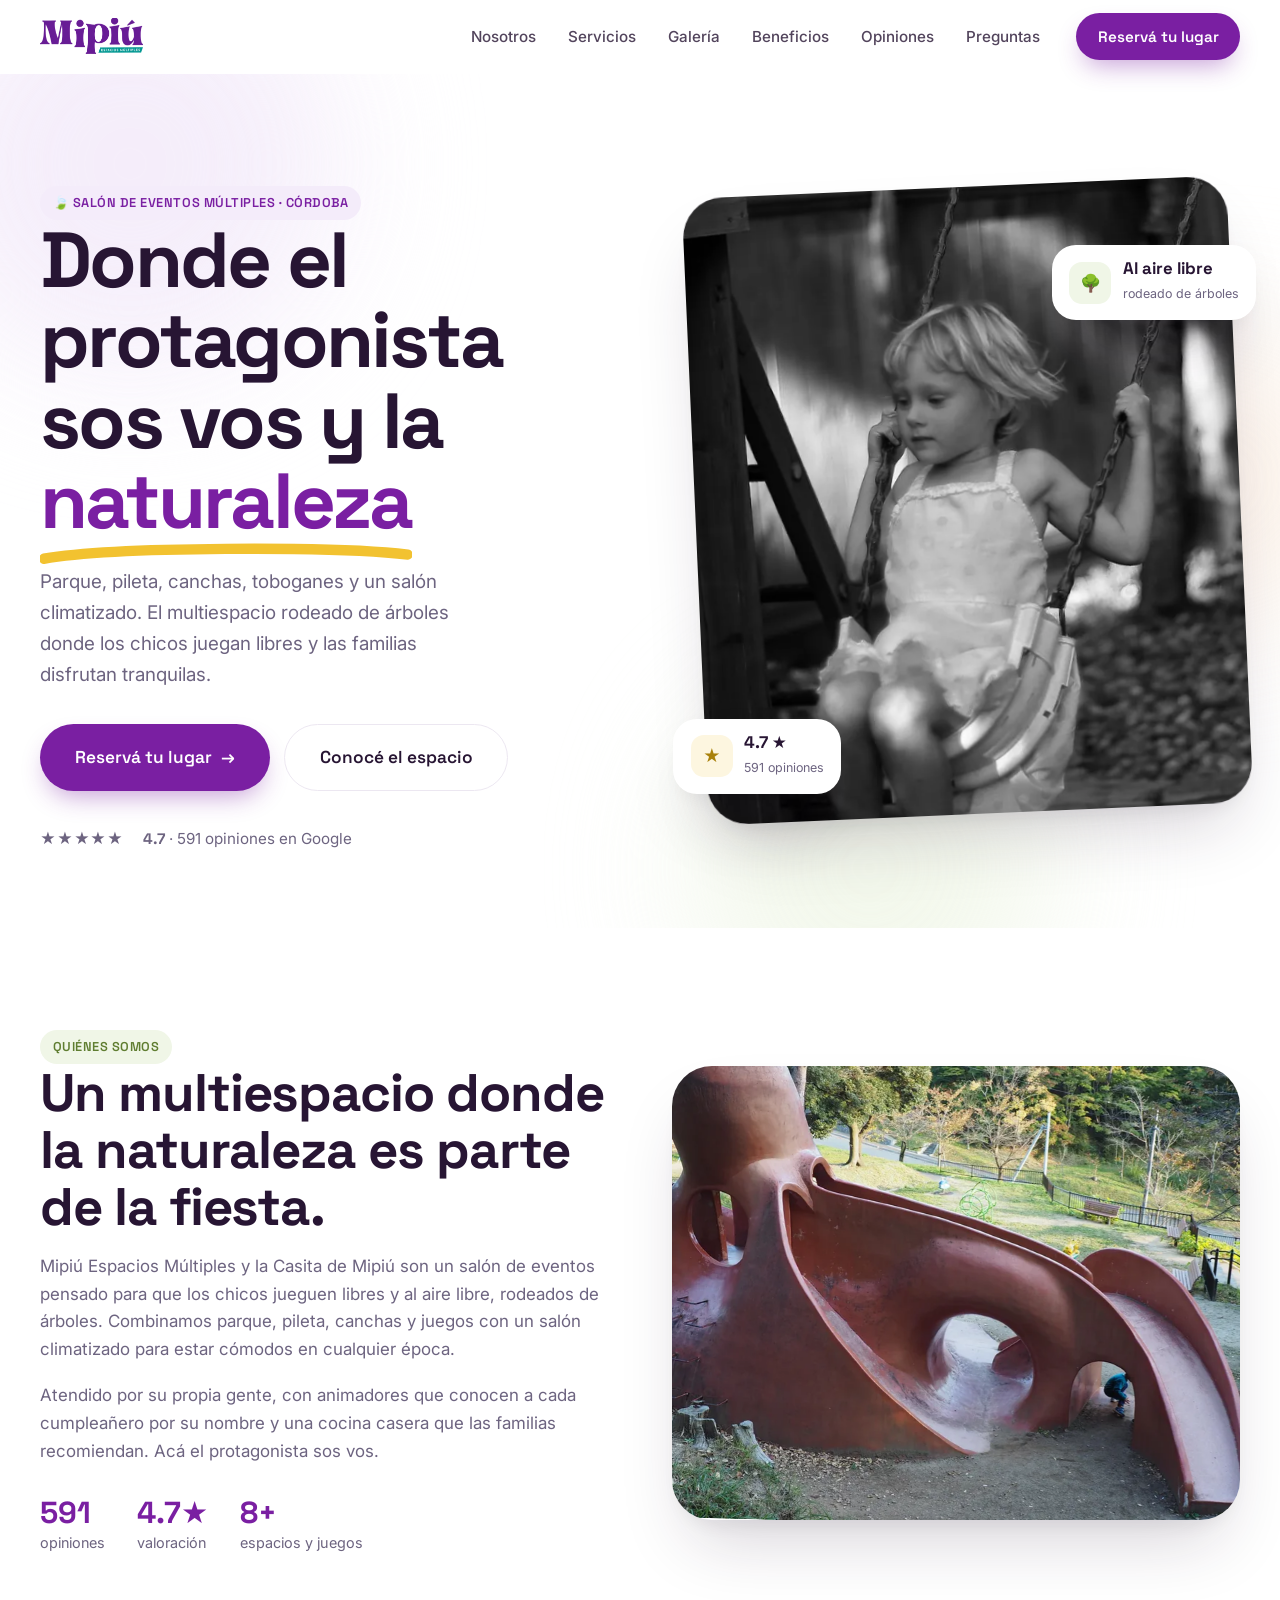
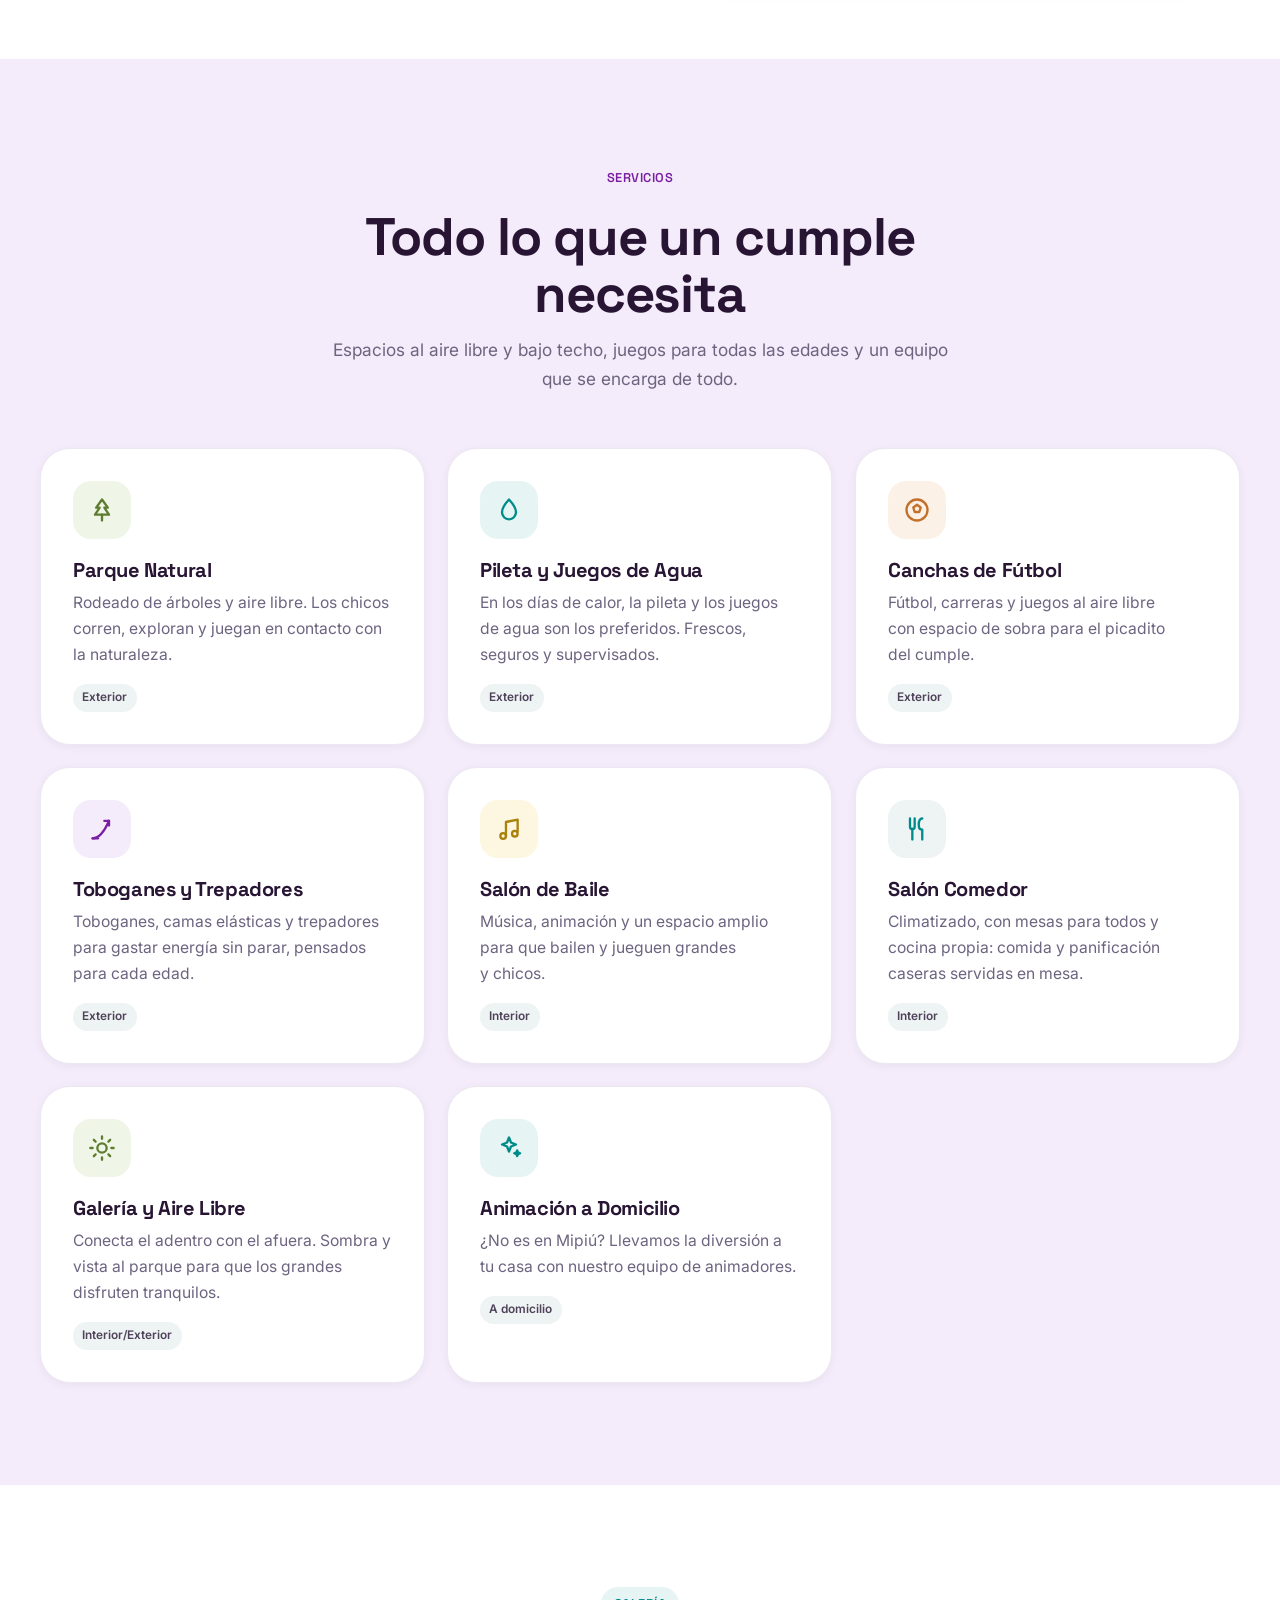
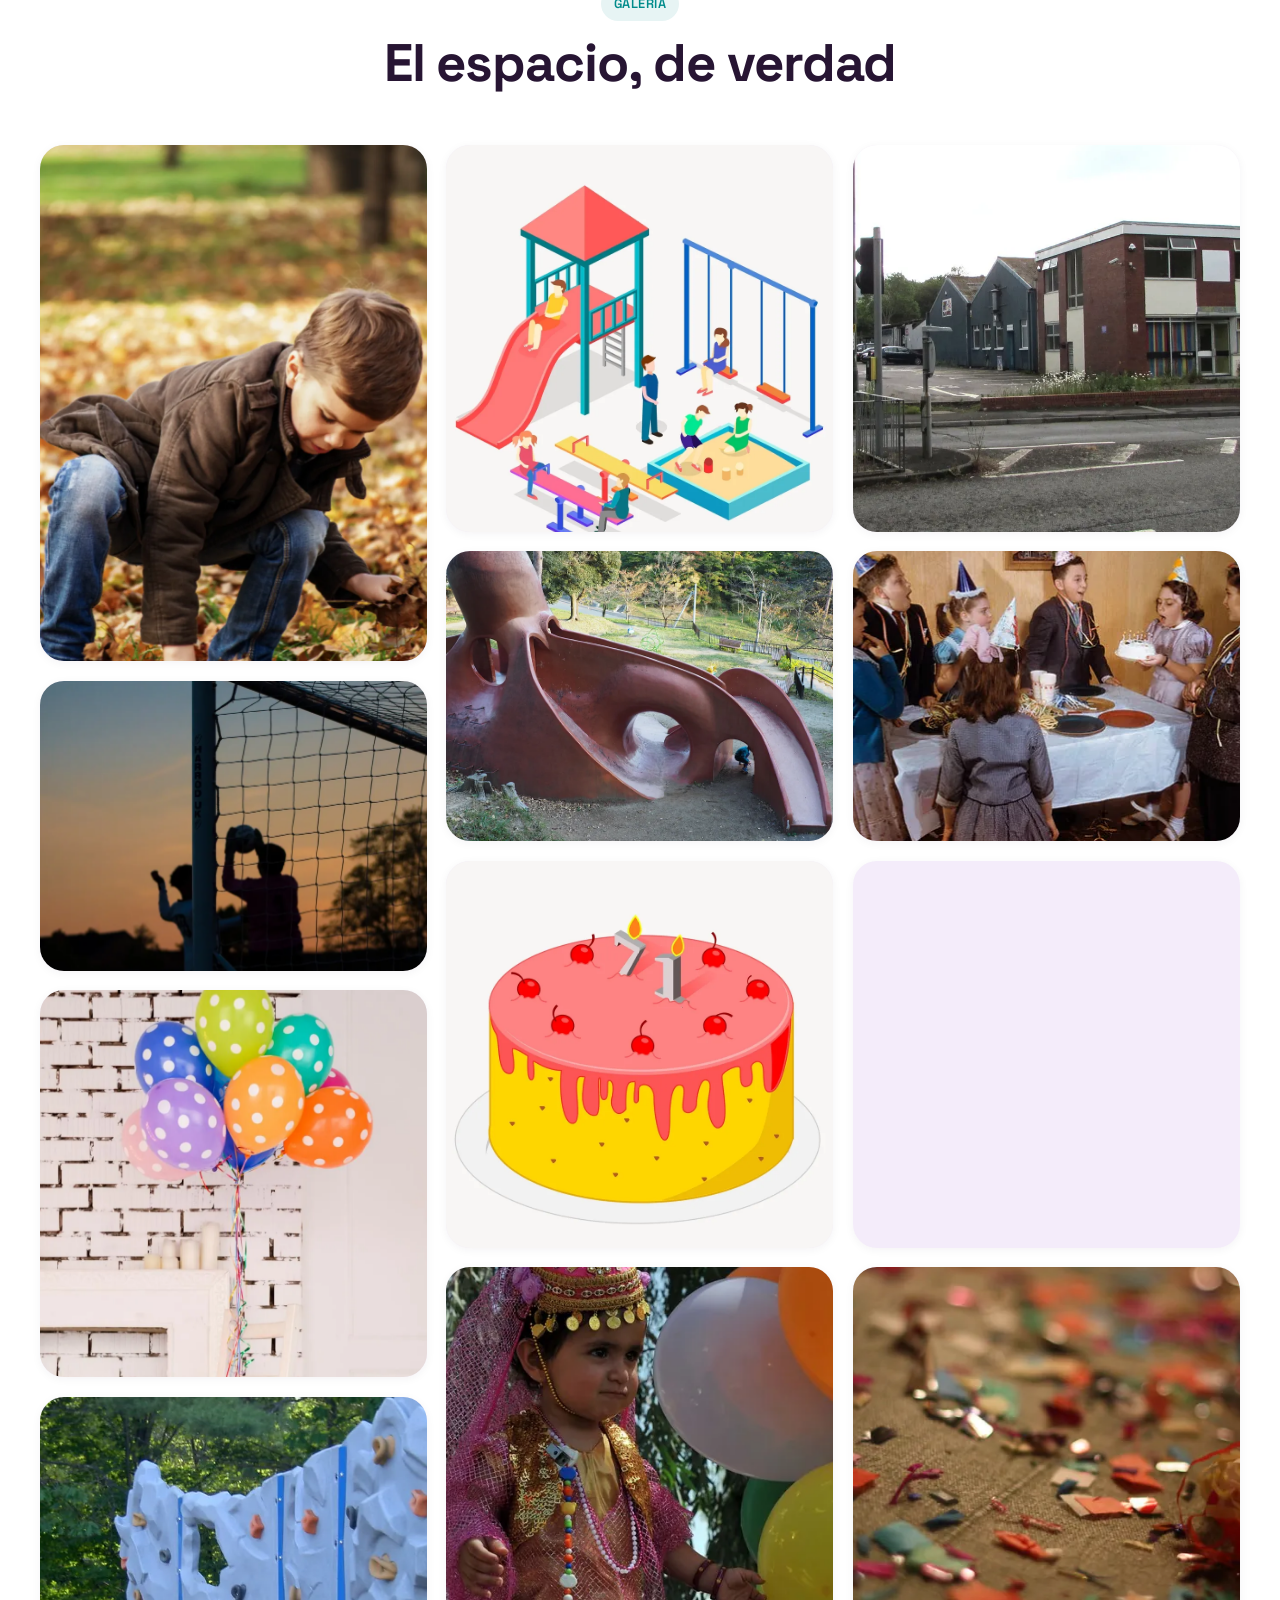
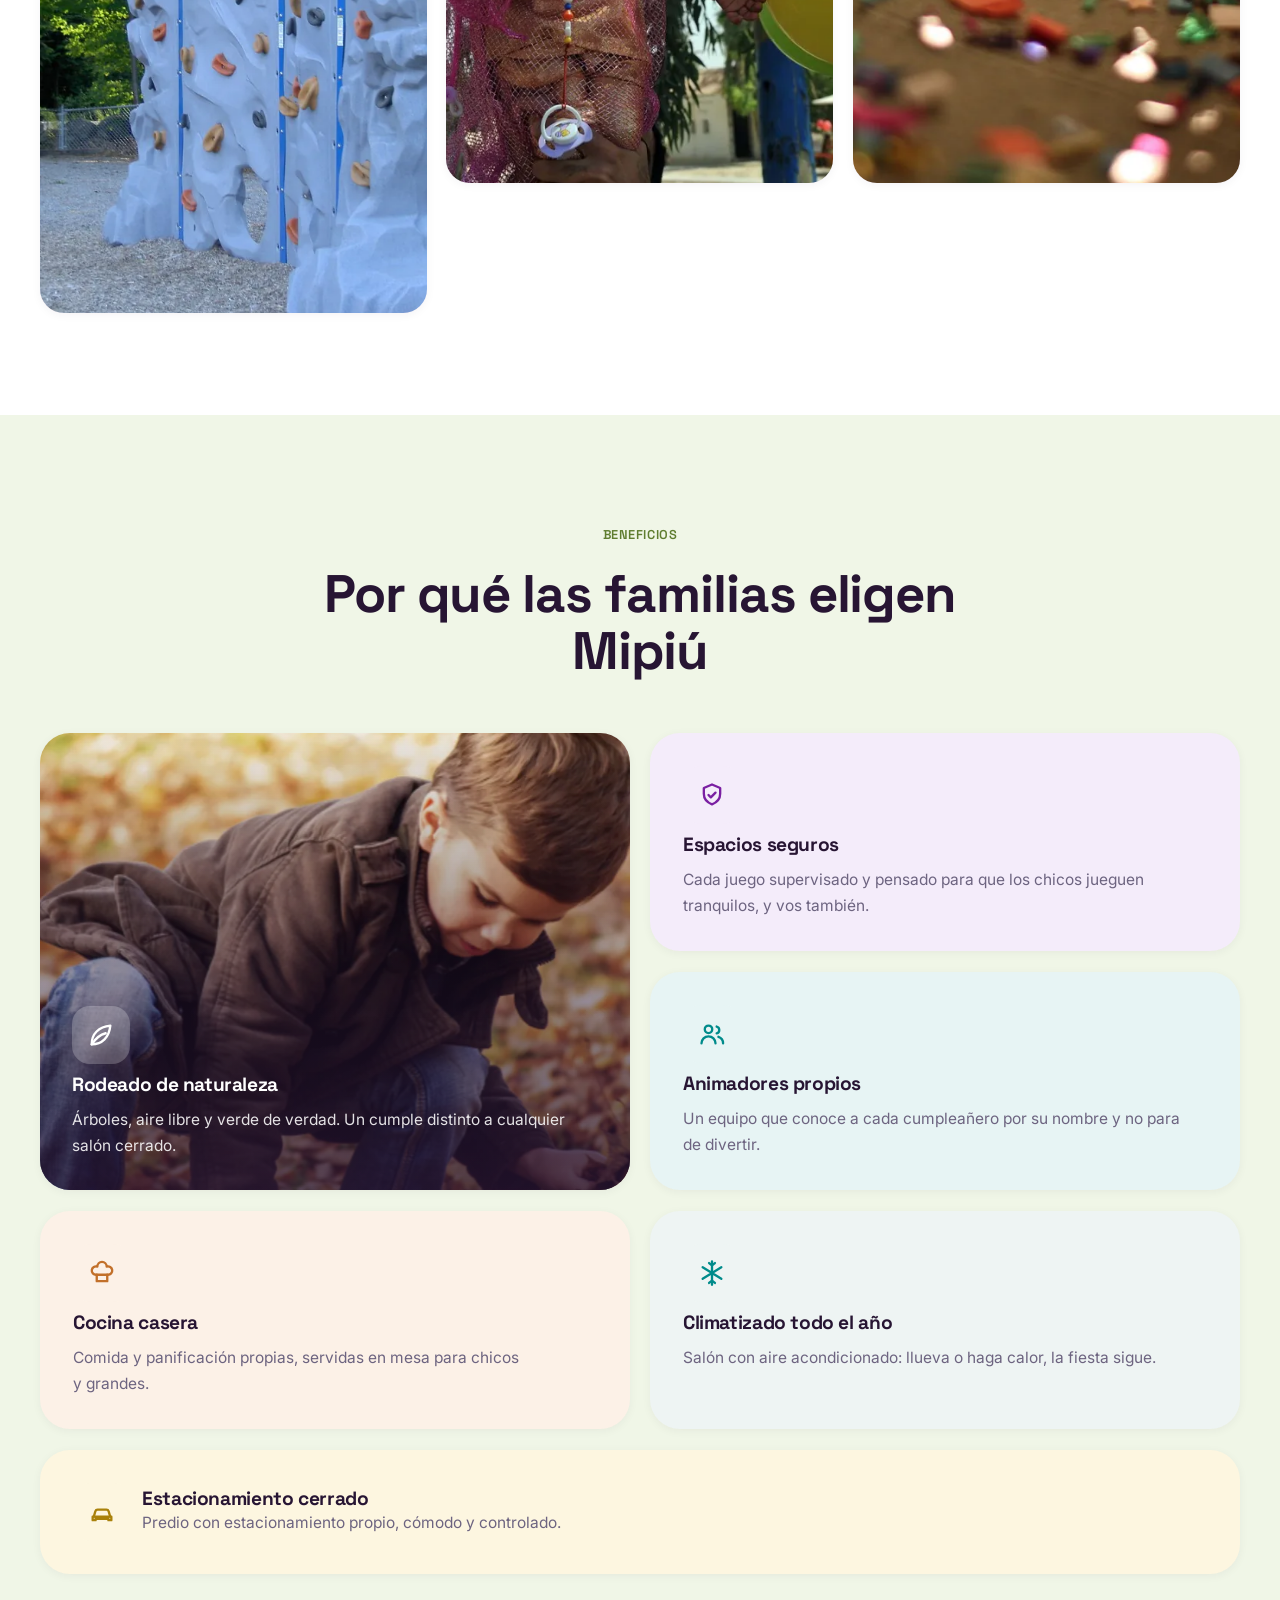
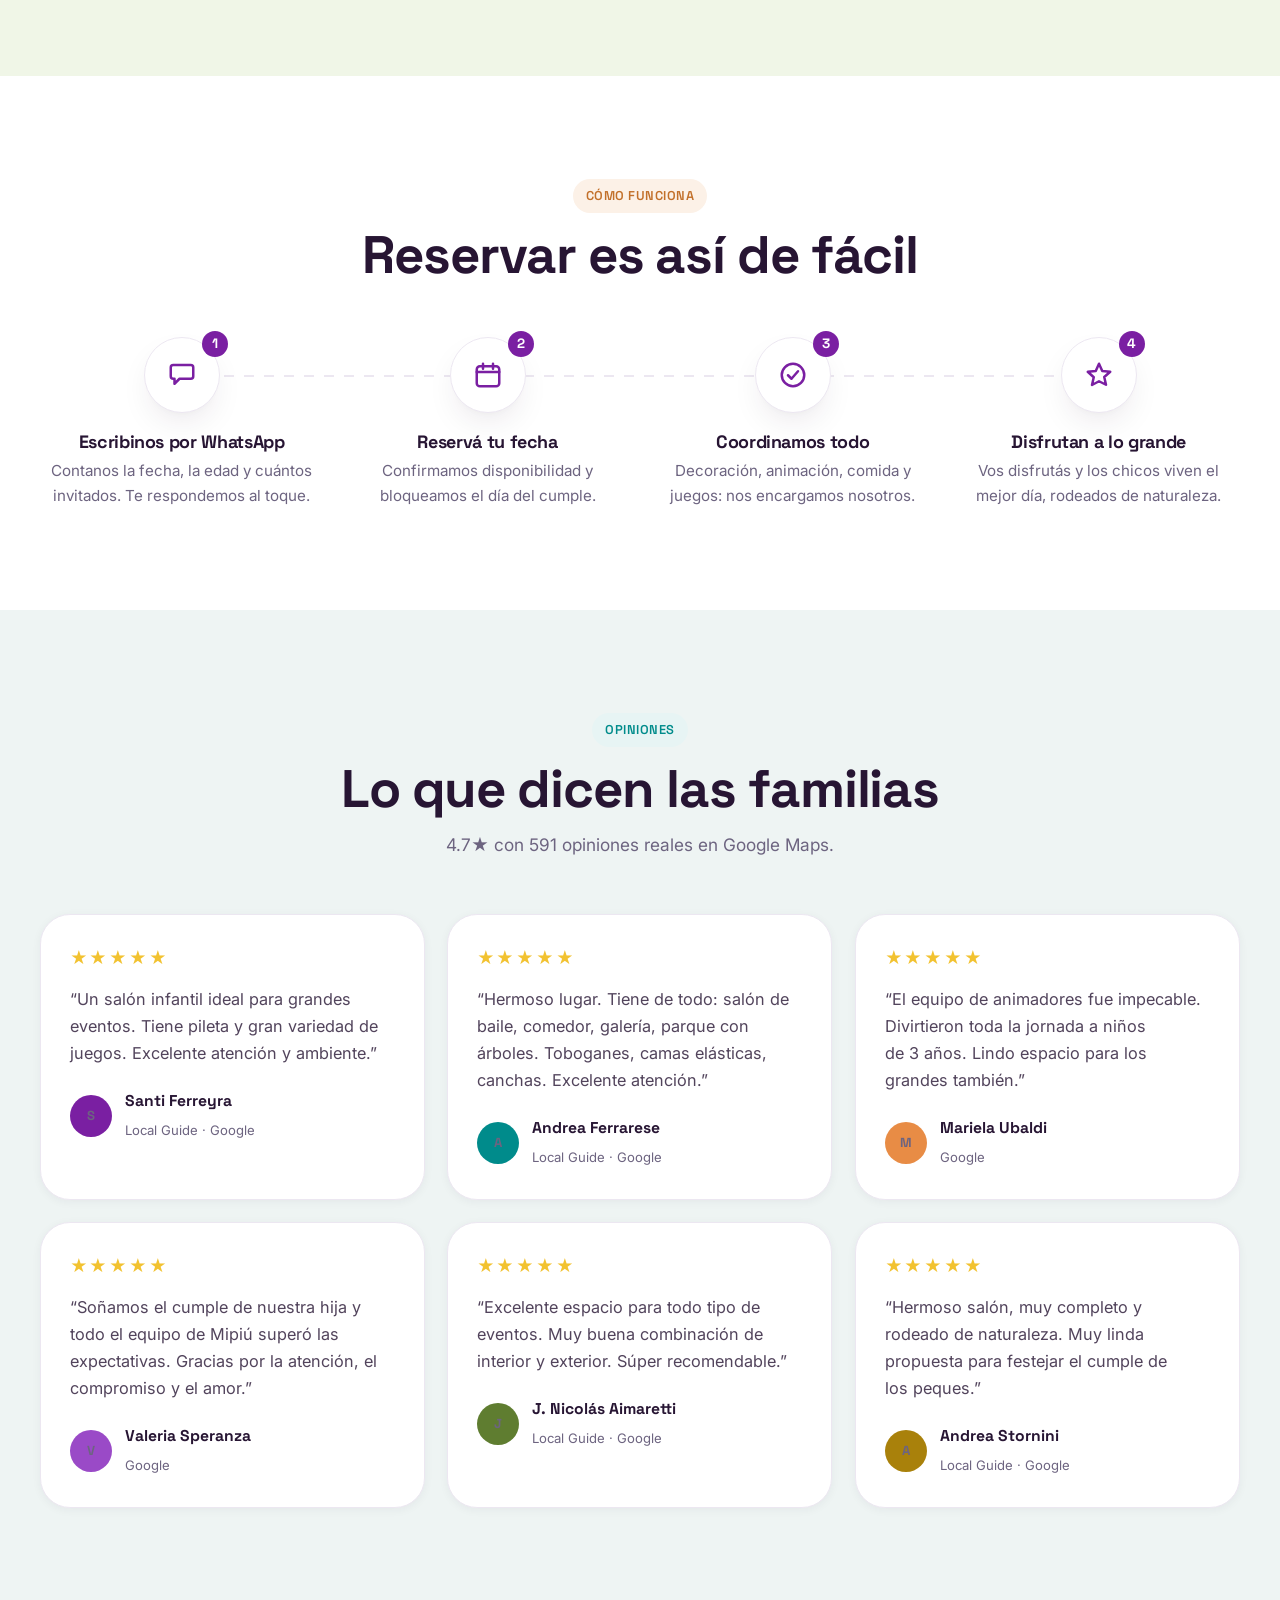
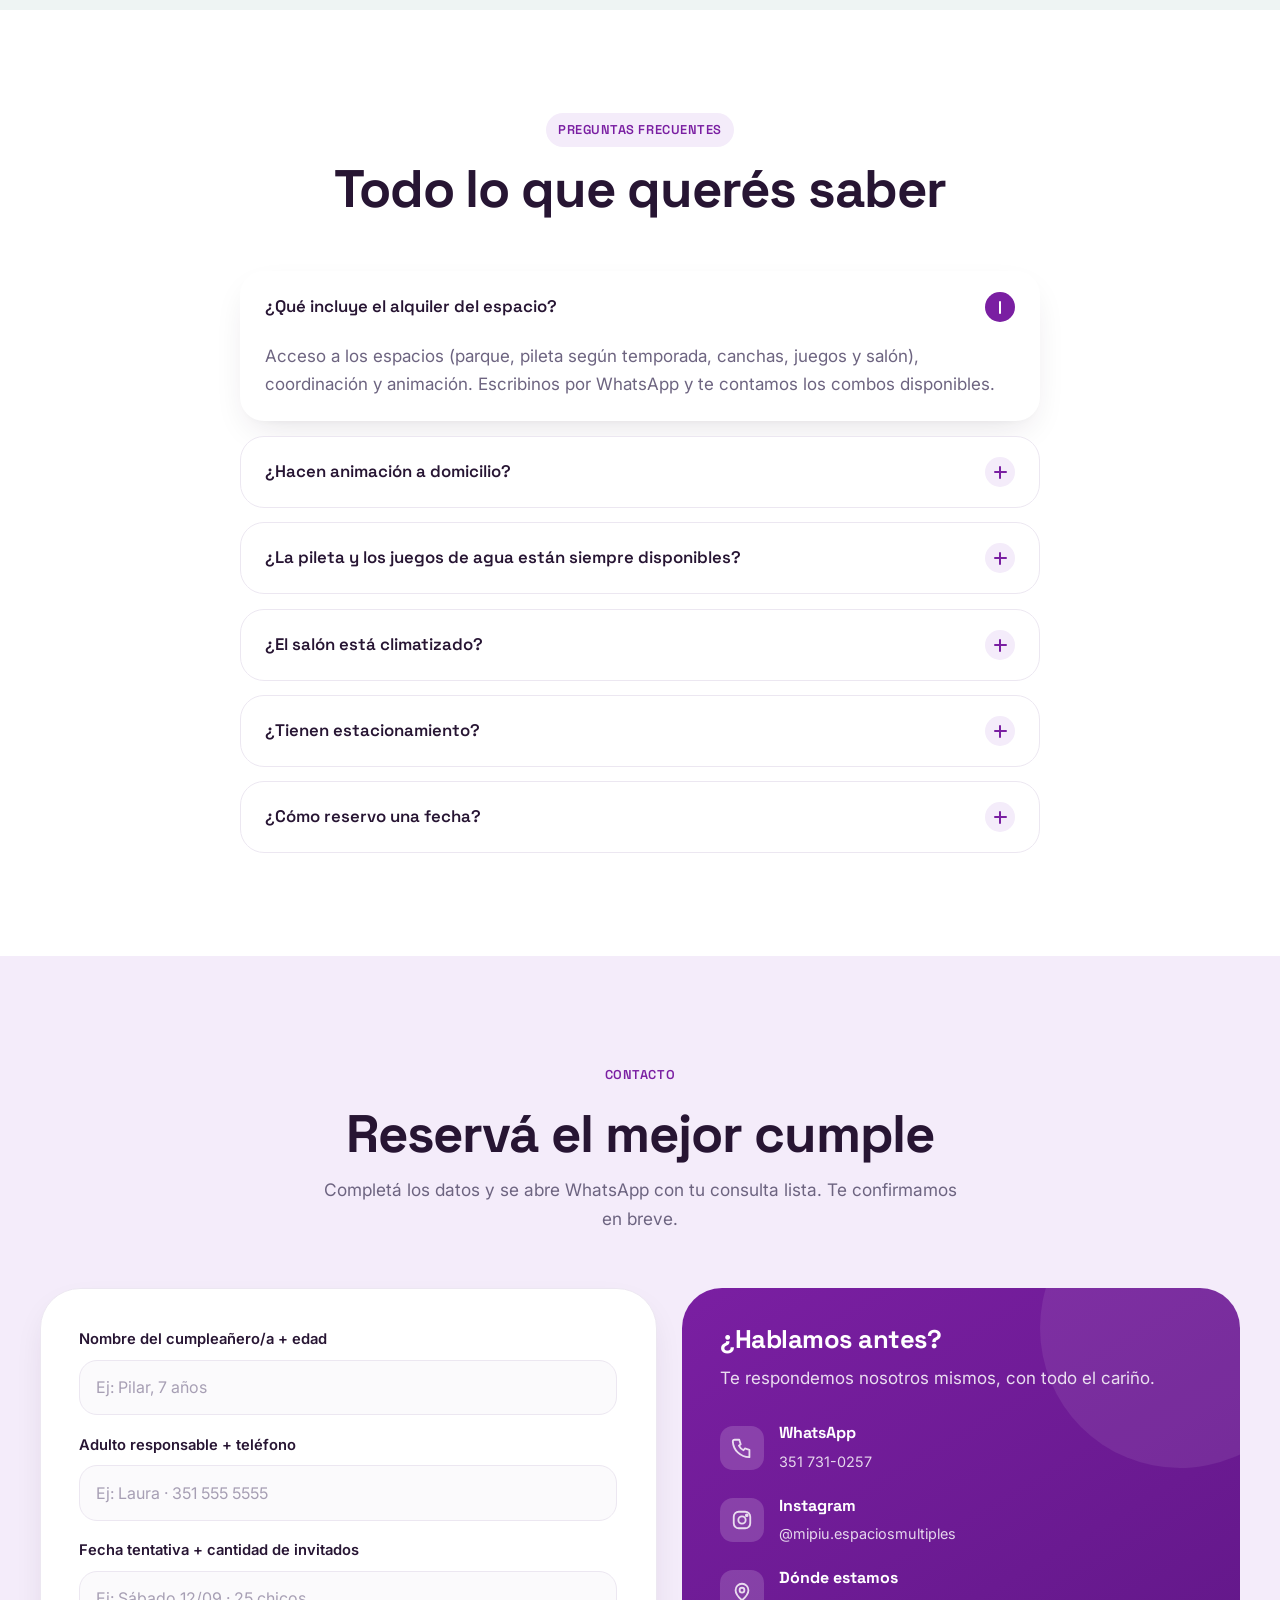
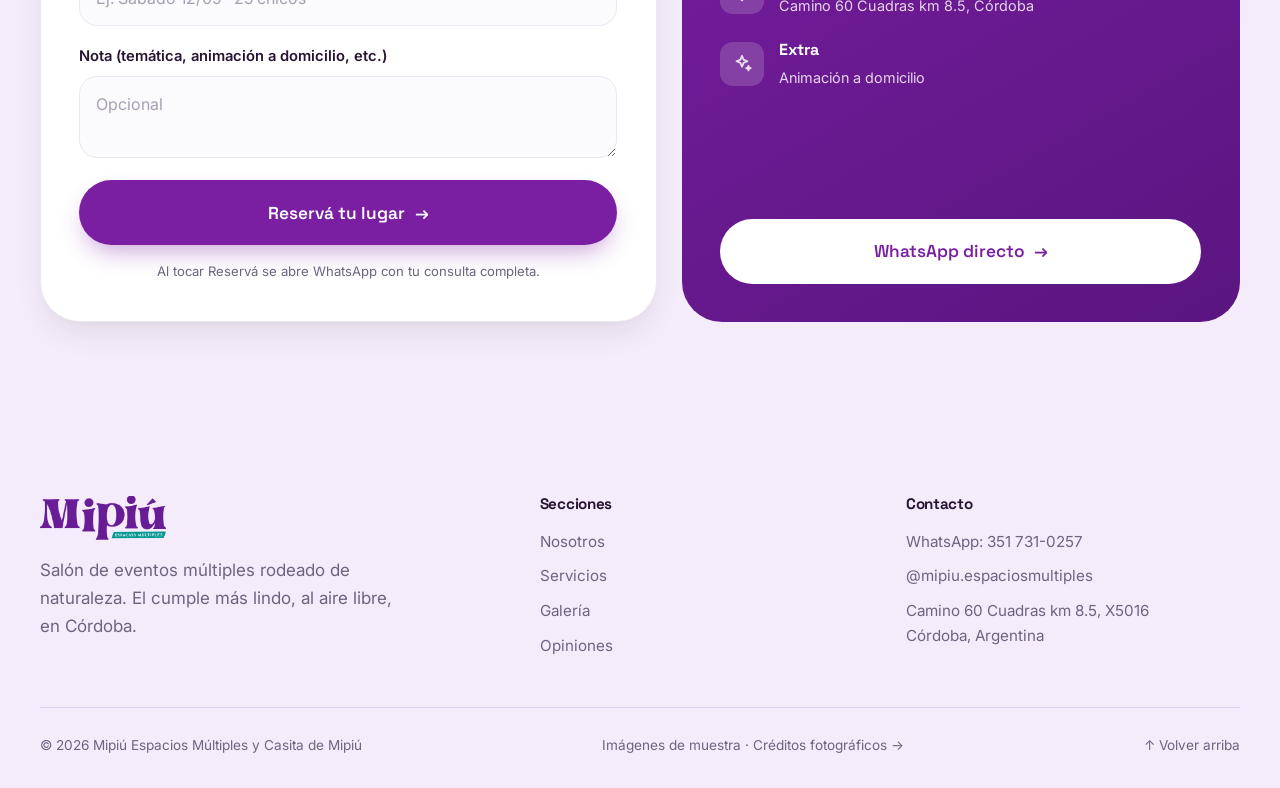
==== index.html @ 6853e6cb "mipiu" ====
<!doctype html>
<html lang="es">
<head>
  <meta charset="utf-8" />
  <meta name="viewport" content="width=device-width, initial-scale=1" />
  <title>Mipiú Espacios Múltiples · Salón de eventos rodeado de naturaleza · Córdoba</title>
  <meta name="description" content="Salón de eventos múltiples rodeado de naturaleza en Córdoba: parque, pileta, canchas, toboganes, salón climatizado y animación. 4.7★ · 591 opiniones. Reservá por WhatsApp." />
  <meta name="theme-color" content="#7A1FA2" />
  <meta property="og:type" content="website" />
  <meta property="og:title" content="Mipiú Espacios Múltiples · Córdoba" />
  <meta property="og:description" content="Donde el protagonista sos vos y la naturaleza. Reservá el mejor cumple." />
  <meta property="og:locale" content="es_AR" />

  <link rel="icon" href="assets/favicon.svg" type="image/svg+xml" />
  <link rel="preconnect" href="https://fonts.googleapis.com" />
  <link rel="preconnect" href="https://fonts.gstatic.com" crossorigin />
  <link rel="stylesheet" href="https://fonts.googleapis.com/css2?family=Space+Grotesk:wght@400;500;600;700&family=Inter:wght@400;500;600&display=swap" />
  <link rel="preload" as="image" href="assets/img/hero-patio.webp" fetchpriority="high" />
  <link rel="stylesheet" href="styles.css?v=20260626e" />
</head>
<body>
  <a class="skip-link" href="#nosotros">Saltar al contenido</a>

  <!-- ===================== SPLASH ===================== -->
  <div class="splash" data-splash aria-hidden="true">
    <img class="splash-logo" src="assets/img/logo-mipiu-wordmark.png" alt="Mipiú Espacios Múltiples" />
    <div class="splash-bar"><i></i></div>
  </div>

  <!-- ===================== NAV ===================== -->
  <header class="nav" data-nav>
    <div class="nav-inner">
      <a class="nav-brand" href="#top" aria-label="Mipiú — inicio">
        <img src="assets/img/logo-mipiu-wordmark.png" alt="Mipiú Espacios Múltiples" class="nav-logo" onerror="this.style.display='none';this.nextElementSibling.style.display='block'" />
        <span class="nav-logo-fallback">Mipiú</span>
      </a>
      <nav class="nav-links" aria-label="Navegación principal">
        <a href="#nosotros">Nosotros</a>
        <a href="#servicios">Servicios</a>
        <a href="#galeria">Galería</a>
        <a href="#beneficios">Beneficios</a>
        <a href="#opiniones">Opiniones</a>
        <a href="#faq">Preguntas</a>
      </nav>
      <div class="nav-actions">
        <a class="btn btn-primary nav-cta" href="#contacto">Reservá tu lugar</a>
        <button class="nav-burger" data-burger aria-label="Abrir menú" aria-expanded="false"><span></span><span></span></button>
      </div>
    </div>
    <div class="nav-mobile" data-nav-mobile>
      <a href="#nosotros">Nosotros</a>
      <a href="#servicios">Servicios</a>
      <a href="#galeria">Galería</a>
      <a href="#beneficios">Beneficios</a>
      <a href="#opiniones">Opiniones</a>
      <a href="#faq">Preguntas</a>
      <a class="btn btn-primary" href="#contacto">Reservá tu lugar</a>
    </div>
  </header>

  <main id="top">

    <!-- ===================== 1 · HERO ===================== -->
    <section class="hero" id="hero">
      <div class="hero-blobs" aria-hidden="true"><span class="b1"></span><span class="b2"></span><span class="b3"></span></div>
      <div class="container hero-grid">
        <div class="hero-text">
          <span class="eyebrow" data-reveal>🍃 Salón de eventos múltiples · Córdoba</span>
          <h1 class="hero-title" data-reveal data-d="1">Donde el protagonista sos vos y la <span class="hl">naturaleza<svg viewBox="0 0 200 12" preserveAspectRatio="none" fill="none"><path d="M2 9C40 3 160 3 198 7" stroke="currentColor" stroke-width="5" stroke-linecap="round"/></svg></span></h1>
          <p class="hero-lead" data-reveal data-d="2">Parque, pileta, canchas, toboganes y un salón climatizado. El multiespacio rodeado de árboles donde los chicos juegan libres y las familias disfrutan tranquilas.</p>
          <div class="hero-cta" data-reveal data-d="3">
            <a class="btn btn-primary btn-lg" href="#contacto">Reservá tu lugar <span class="arrow">→</span></a>
            <a class="btn btn-ghost btn-lg" href="#servicios">Conocé el espacio</a>
          </div>
          <div class="hero-trust" data-reveal data-d="4">
            <span class="hero-stars">★★★★★</span>
            <span><b>4.7</b> · 591 opiniones en Google</span>
          </div>
        </div>
        <div class="hero-visual" data-reveal="scale" data-d="2">
          <figure class="hero-photo">
            <img src="assets/img/hero-patio.webp" alt="Chicos jugando al aire libre, rodeados de naturaleza, en Mipiú" fetchpriority="high" loading="eager" decoding="async" />
          </figure>
          <div class="float-card float-rating">
            <span class="ic" aria-hidden="true">★</span>
            <div><strong>4.7 ★</strong><small>591 opiniones</small></div>
          </div>
          <div class="float-card float-nature">
            <span class="ic" aria-hidden="true">🌳</span>
            <div><strong>Al aire libre</strong><small>rodeado de árboles</small></div>
          </div>
        </div>
      </div>
    </section>

    <!-- ===================== 2 · QUIÉNES SOMOS ===================== -->
    <section class="section" id="nosotros">
      <div class="container about-grid">
        <div class="about-text" data-reveal="left">
          <span class="eyebrow ey-verde">Quiénes somos</span>
          <h2 class="h2" data-about-heading>Un multiespacio donde la naturaleza es parte de la fiesta.</h2>
          <div data-about-body>
            <p>Mipiú Espacios Múltiples y la Casita de Mipiú son un salón de eventos pensado para que los chicos jueguen libres y al aire libre, rodeados de árboles. Combinamos parque, pileta, canchas y juegos con un salón climatizado para estar cómodos en cualquier época.</p>
            <p>Atendido por su propia gente, con animadores que conocen a cada cumpleañero por su nombre y una cocina casera que las familias recomiendan. Acá el protagonista sos vos.</p>
          </div>
          <div class="about-mini">
            <div><strong>591</strong><span>opiniones</span></div>
            <div><strong>4.7★</strong><span>valoración</span></div>
            <div><strong>8+</strong><span>espacios y juegos</span></div>
          </div>
        </div>
        <figure class="about-photo" data-reveal="right">
          <img src="assets/img/space-patio.webp" alt="Espacios al aire libre de Mipiú rodeados de naturaleza" loading="lazy" decoding="async" />
        </figure>
      </div>
    </section>

    <!-- ===================== 3 · SERVICIOS ===================== -->
    <section class="section section-tint" id="servicios">
      <div class="container">
        <div class="section-head center" data-reveal>
          <span class="eyebrow">Servicios</span>
          <h2 class="h2">Todo lo que un cumple necesita</h2>
          <p class="lead">Espacios al aire libre y bajo techo, juegos para todas las edades y un equipo que se encarga de todo.</p>
        </div>
        <div class="services-grid" data-services>
          <article class="card service-card lift"><div class="icon-tile tile-verde"></div><h3>Parque Natural</h3><p>Rodeado de árboles y aire libre, para correr, explorar y jugar.</p></article>
          <article class="card service-card lift"><div class="icon-tile tile-turquesa"></div><h3>Pileta y Juegos de Agua</h3><p>En los días de calor, frescos, seguros y supervisados.</p></article>
          <article class="card service-card lift"><div class="icon-tile tile-naranja"></div><h3>Canchas de Fútbol</h3><p>Espacio de sobra para el picadito del cumple.</p></article>
          <article class="card service-card lift"><div class="icon-tile tile-morado"></div><h3>Toboganes y Trepadores</h3><p>Camas elásticas y juegos para gastar energía sin parar.</p></article>
          <article class="card service-card lift"><div class="icon-tile tile-amarillo"></div><h3>Salón de Baile</h3><p>Música, animación y espacio para bailar grandes y chicos.</p></article>
          <article class="card service-card lift"><div class="icon-tile tile-celeste"></div><h3>Animación a Domicilio</h3><p>Llevamos la diversión a tu casa con nuestro equipo.</p></article>
        </div>
      </div>
    </section>

    <!-- ===================== 4 · GALERÍA ===================== -->
    <section class="section" id="galeria">
      <div class="container">
        <div class="section-head center" data-reveal>
          <span class="eyebrow ey-turquesa">Galería</span>
          <h2 class="h2">El espacio, de verdad</h2>
          <p class="lead" data-localhint>Fotos de muestra — el cliente las reemplazará con las propias.</p>
        </div>
        <div class="masonry" data-gallery>
          <figure class="ph r-tall"><img src="assets/img/gal-6.webp" alt="Parque con árboles, naturaleza en Mipiú" loading="lazy" decoding="async" /></figure>
          <figure class="ph r-wide"><img src="assets/img/space-cancha.webp" alt="Cancha de fútbol al aire libre" loading="lazy" decoding="async" /></figure>
          <figure class="ph r-square"><img src="assets/img/gal-2.webp" alt="Globos de colores en la decoración" loading="lazy" decoding="async" /></figure>
          <figure class="ph r-tall"><img src="assets/img/space-palestra.webp" alt="Trepadores y juegos de escalada" loading="lazy" decoding="async" /></figure>
          <figure class="ph r-square"><img src="assets/img/gal-3.webp" alt="Toboganes y juegos del parque" loading="lazy" decoding="async" /></figure>
          <figure class="ph r-wide"><img src="assets/img/space-patio.webp" alt="Espacios al aire libre" loading="lazy" decoding="async" /></figure>
          <figure class="ph r-square"><img src="assets/img/gal-5.webp" alt="Torta de cumpleaños con velitas" loading="lazy" decoding="async" /></figure>
          <figure class="ph r-tall"><img src="assets/img/space-animacion.webp" alt="Animación y baile en el salón" loading="lazy" decoding="async" /></figure>
          <figure class="ph r-square"><img src="assets/img/gal-4.webp" alt="Salón de fiestas infantiles de Mipiú" loading="lazy" decoding="async" /></figure>
        </div>
      </div>
    </section>

    <!-- ===================== 5 · BENEFICIOS (BENTO) ===================== -->
    <section class="section section-tint-verde" id="beneficios">
      <div class="container">
        <div class="section-head center" data-reveal>
          <span class="eyebrow ey-verde">Beneficios</span>
          <h2 class="h2">Por qué las familias eligen Mipiú</h2>
        </div>
        <div class="bento" data-benefits>
          <article class="bento-cell lg" data-reveal><img src="assets/img/gal-6.webp" alt="" aria-hidden="true" /><div class="icon-tile">🍃</div><h3>Rodeado de naturaleza</h3><p>Árboles, aire libre y verde de verdad. Un cumple distinto a cualquier salón cerrado.</p></article>
          <article class="bento-cell tinted-morado" data-reveal data-d="1"><h3>Espacios seguros</h3><p>Cada juego supervisado para que jueguen tranquilos, y vos también.</p></article>
          <article class="bento-cell tinted-turquesa" data-reveal data-d="2"><h3>Animadores propios</h3><p>Un equipo que conoce a cada cumpleañero por su nombre.</p></article>
          <article class="bento-cell tinted-naranja" data-reveal data-d="1"><h3>Cocina casera</h3><p>Comida y panificación propias, servidas en mesa.</p></article>
          <article class="bento-cell tinted-celeste" data-reveal data-d="2"><h3>Climatizado todo el año</h3><p>Aire acondicionado: llueva o haga calor, la fiesta sigue.</p></article>
          <article class="bento-cell wide tinted-amarillo" data-reveal><div class="icon-tile tile-amarillo">🚗</div><div class="bento-body"><h3>Estacionamiento cerrado</h3><p>Predio con estacionamiento propio, cómodo y controlado dentro del lugar.</p></div></article>
        </div>
      </div>
    </section>

    <!-- ===================== 6 · CÓMO FUNCIONA ===================== -->
    <section class="section" id="como">
      <div class="container">
        <div class="section-head center" data-reveal>
          <span class="eyebrow ey-naranja">Cómo funciona</span>
          <h2 class="h2">Reservar es así de fácil</h2>
        </div>
        <div class="steps" data-steps>
          <div class="step" data-reveal data-d="1"><div class="step-num">💬<span class="step-badge">1</span></div><h3>Escribinos por WhatsApp</h3><p>Contanos fecha, edad e invitados. Te respondemos al toque.</p></div>
          <div class="step" data-reveal data-d="2"><div class="step-num">📅<span class="step-badge">2</span></div><h3>Reservá tu fecha</h3><p>Confirmamos disponibilidad y bloqueamos el día.</p></div>
          <div class="step" data-reveal data-d="3"><div class="step-num">✓<span class="step-badge">3</span></div><h3>Coordinamos todo</h3><p>Decoración, animación, comida y juegos: de eso nos encargamos.</p></div>
          <div class="step" data-reveal data-d="4"><div class="step-num">★<span class="step-badge">4</span></div><h3>Disfrutan a lo grande</h3><p>Vos disfrutás y los chicos viven el mejor día.</p></div>
        </div>
      </div>
    </section>

    <!-- ===================== 7 · OPINIONES ===================== -->
    <section class="section section-tint-celeste" id="opiniones">
      <div class="container">
        <div class="section-head center" data-reveal>
          <span class="eyebrow ey-turquesa">Opiniones</span>
          <h2 class="h2">Lo que dicen las familias</h2>
          <p class="lead">4.7★ con 591 opiniones reales en Google Maps.</p>
        </div>
        <div class="op-grid" data-opiniones>
          <article class="op-card"><div class="op-stars">★★★★★</div><p>“Un salón infantil ideal para grandes eventos. Tiene pileta y gran variedad de juegos. Excelente atención y ambiente.”</p><div class="op-foot"><span class="op-avatar" style="background:#7A1FA2">S</span><div><b>Santi Ferreyra</b><span>Local Guide · Google</span></div></div></article>
          <article class="op-card"><div class="op-stars">★★★★★</div><p>“Hermoso lugar. Tiene de todo: salón de baile, comedor, galería, parque con árboles. Toboganes, camas elásticas, canchas.”</p><div class="op-foot"><span class="op-avatar" style="background:#008B8B">A</span><div><b>Andrea Ferrarese</b><span>Local Guide · Google</span></div></div></article>
          <article class="op-card"><div class="op-stars">★★★★★</div><p>“El equipo de animadores fue impecable. Divirtieron toda la jornada a niños de 3 años. Lindo espacio para los grandes también.”</p><div class="op-foot"><span class="op-avatar" style="background:#E88C45">M</span><div><b>Mariela Ubaldi</b><span>Google</span></div></div></article>
        </div>
      </div>
    </section>

    <!-- ===================== 8 · FAQ ===================== -->
    <section class="section" id="faq">
      <div class="container">
        <div class="section-head center" data-reveal>
          <span class="eyebrow">Preguntas frecuentes</span>
          <h2 class="h2">Todo lo que querés saber</h2>
        </div>
        <div class="faq-list" data-faqs>
          <div class="faq-item" data-reveal><button class="faq-q"><span>¿Qué incluye el alquiler del espacio?</span><span class="faq-icon" aria-hidden="true"></span></button><div class="faq-a"><div class="faq-a-inner"><p>Acceso a los espacios (parque, pileta según temporada, canchas, juegos y salón), coordinación y animación. Escribinos por WhatsApp y te contamos los combos.</p></div></div></div>
          <div class="faq-item" data-reveal><button class="faq-q"><span>¿Hacen animación a domicilio?</span><span class="faq-icon" aria-hidden="true"></span></button><div class="faq-a"><div class="faq-a-inner"><p>Sí. Si tu evento no es en Mipiú, llevamos nuestro equipo de animadores a donde quieras.</p></div></div></div>
          <div class="faq-item" data-reveal><button class="faq-q"><span>¿El salón está climatizado?</span><span class="faq-icon" aria-hidden="true"></span></button><div class="faq-a"><div class="faq-a-inner"><p>Sí, el salón comedor tiene aire acondicionado para estar cómodos en cualquier época.</p></div></div></div>
          <div class="faq-item" data-reveal><button class="faq-q"><span>¿Cómo reservo una fecha?</span><span class="faq-icon" aria-hidden="true"></span></button><div class="faq-a"><div class="faq-a-inner"><p>Escribinos por WhatsApp con la fecha tentativa y la cantidad de invitados, y te confirmamos la disponibilidad.</p></div></div></div>
        </div>
      </div>
    </section>

    <!-- ===================== 9 · CONTACTO ===================== -->
    <section class="section section-tint" id="contacto">
      <div class="container">
        <div class="section-head center" data-reveal>
          <span class="eyebrow">Contacto</span>
          <h2 class="h2">Reservá el mejor cumple</h2>
          <p class="lead">Completá los datos y se abre WhatsApp con tu consulta lista. Te confirmamos en breve.</p>
        </div>
        <div class="contact-grid">
          <div class="contact-form-card" data-reveal="left">
            <form class="rform" data-rform>
              <div class="field"><label>Nombre del cumpleañero/a + edad</label><input type="text" name="festejado" placeholder="Ej: Pilar, 7 años" required /></div>
              <div class="field"><label>Adulto responsable + teléfono</label><input type="text" name="adulto" placeholder="Ej: Laura · 351 555 5555" required /></div>
              <div class="field"><label>Fecha tentativa + cantidad de invitados</label><input type="text" name="fecha" placeholder="Ej: Sábado 12/09 · 25 chicos" required /></div>
              <div class="field"><label>Nota (temática, animación a domicilio, etc.)</label><textarea name="nota" rows="2" placeholder="Opcional"></textarea></div>
              <button type="submit" class="btn btn-primary btn-lg">Reservá tu lugar <span class="arrow">→</span></button>
              <p class="rform-note">Al tocar Reservá se abre WhatsApp con tu consulta completa.</p>
            </form>
          </div>
          <aside class="contact-info" data-reveal="right">
            <h3>¿Hablamos antes?</h3>
            <p>Te respondemos nosotros mismos, con todo el cariño.</p>
            <ul class="info-list">
              <li><span class="ic" data-icon="whatsapp" aria-hidden="true"></span><div><b>WhatsApp</b><a href="#" data-wa-link>351 731-0257</a></div></li>
              <li><span class="ic" data-icon="instagram" aria-hidden="true"></span><div><b>Instagram</b><a href="#" data-ig-link target="_blank" rel="noopener">@mipiu.espaciosmultiples</a></div></li>
              <li><span class="ic" data-icon="pin" aria-hidden="true"></span><div><b>Dónde estamos</b><span data-address>Camino 60 Cuadras km 8.5, Córdoba</span></div></li>
              <li><span class="ic" data-icon="sparkles" aria-hidden="true"></span><div><b>Extra</b><span>Animación a domicilio</span></div></li>
            </ul>
            <a class="btn btn-white btn-lg" href="#" data-wa-link>WhatsApp directo <span class="arrow">→</span></a>
          </aside>
        </div>
      </div>
    </section>
  </main>

  <!-- ===================== 10 · FOOTER ===================== -->
  <footer class="footer">
    <div class="container">
      <div class="footer-top">
        <div class="footer-brand">
          <img src="assets/img/logo-mipiu-wordmark.png" alt="Mipiú Espacios Múltiples" class="footer-logo" onerror="this.style.display='none';this.nextElementSibling.style.display='block'" />
          <span class="footer-logo-fallback">Mipiú</span>
          <p>Salón de eventos múltiples rodeado de naturaleza. El cumple más lindo, al aire libre, en Córdoba.</p>
        </div>
        <div class="footer-col">
          <h4>Secciones</h4>
          <a href="#nosotros">Nosotros</a>
          <a href="#servicios">Servicios</a>
          <a href="#galeria">Galería</a>
          <a href="#opiniones">Opiniones</a>
        </div>
        <div class="footer-col">
          <h4>Contacto</h4>
          <a href="#" data-wa-link>WhatsApp: 351 731-0257</a>
          <a href="#" data-ig-link target="_blank" rel="noopener">@mipiu.espaciosmultiples</a>
          <p data-address-full>Camino 60 Cuadras km 8.5, Córdoba</p>
        </div>
      </div>
      <div class="footer-bottom">
        <span>© 2026 Mipiú Espacios Múltiples y Casita de Mipiú</span>
        <span>Imágenes de muestra · <a href="creditos.html">Créditos fotográficos →</a></span>
        <a href="#top">↑ Volver arriba</a>
      </div>
    </div>
  </footer>

  <!-- ===================== SCRIPTS ===================== -->
  <script defer src="lib/gsap.min.js"></script>
  <script defer src="lib/ScrollTrigger.min.js"></script>
  <script defer src="lib/manifest.js?v=20260626e"></script>
  <script defer src="main.js?v=20260626e"></script>
</body>
</html>
---- styles.css ----
/* ============================================================================
   MIPIÚ ESPACIOS MÚLTIPLES — styles.css
   Estética startup premium 2026: limpia, redondeada, aireada · soft shadows · bento
   ============================================================================ */

/* =============================================================
   1. TOKENS
   ============================================================= */
:root {
  --bg:        #ffffff;
  --surface:   #ffffff;

  /* texto */
  --ink:       #271533;
  --ink-80:    rgba(39,21,51,.80);
  --muted:     #6d6480;
  --line:      #ece7f1;

  /* paleta Mipiú */
  --morado:    #7A1FA2;
  --morado-2:  #9A4AC7;
  --turquesa:  #008B8B;
  --verde:     #B7D28C;
  --verde-ink: #5f7d30;
  --naranja:   #E88C45;
  --naranja-ink:#c2702a;
  --amarillo:  #F2C230;
  --amarillo-ink:#a9810b;
  --celeste:   #AFC7C2;

  /* tintes muy suaves para fondos / tiles */
  --tint-morado:   #f4ecfa;
  --tint-turquesa: #e7f4f4;
  --tint-naranja:  #fcf1e7;
  --tint-amarillo: #fdf6e0;
  --tint-verde:    #f0f6e7;
  --tint-celeste:  #eef4f3;

  --accent: var(--morado);

  /* radios */
  --r-xs: 12px; --r-sm: 18px; --r: 24px; --r-lg: 30px; --r-xl: 40px; --pill: 999px;

  /* sombras suaves en capas, tintadas en morado */
  --shadow-sm: 0 2px 10px rgba(39,21,51,.05);
  --shadow:    0 14px 36px -12px rgba(39,21,51,.14), 0 4px 12px -6px rgba(39,21,51,.06);
  --shadow-lg: 0 36px 70px -20px rgba(39,21,51,.20), 0 12px 26px -12px rgba(39,21,51,.10);
  --shadow-hover: 0 44px 84px -22px rgba(122,31,162,.26), 0 14px 30px -14px rgba(39,21,51,.14);
  --shadow-btn: 0 12px 26px -8px rgba(122,31,162,.45);

  --display: "Space Grotesk", "Segoe UI", system-ui, sans-serif;
  --sans:    "Inter", -apple-system, BlinkMacSystemFont, "Segoe UI", system-ui, sans-serif;
  --mono:    "Space Grotesk", ui-monospace, monospace;

  --ease: cubic-bezier(0.22, 1, 0.36, 1);
  --spring: cubic-bezier(0.34, 1.4, 0.5, 1);

  --nav-h: 74px;
  --pad: clamp(1.2rem, 5vw, 2rem);
  --maxw: 1200px;
}

/* =============================================================
   2. RESET & BASE
   ============================================================= */
*, *::before, *::after { box-sizing: border-box; margin: 0; }
html { -webkit-text-size-adjust: 100%; scroll-behavior: smooth; overflow-x: clip; }
body {
  font-family: var(--sans);
  font-size: 17px;
  line-height: 1.65;
  color: var(--ink);
  background: var(--bg);
  -webkit-font-smoothing: antialiased;
  -moz-osx-font-smoothing: grayscale;
  text-rendering: optimizeLegibility;
  overflow-x: clip;
}
img, svg, iframe { display: block; max-width: 100%; }
img { height: auto; }
button { font: inherit; color: inherit; cursor: pointer; border: 0; background: none; }
a { color: inherit; text-decoration: none; }
ul { list-style: none; padding: 0; }
::selection { background: var(--morado); color: #fff; }
:focus-visible { outline: 3px solid var(--morado-2); outline-offset: 3px; border-radius: 6px; }

.skip-link {
  position: fixed; top: -200px; left: 1rem; z-index: 9999;
  background: var(--morado); color: #fff; padding: .7rem 1.1rem; border-radius: var(--pill);
  font-size: .85rem; font-weight: 600;
}
.skip-link:focus { top: 1rem; }

.container { width: min(100% - 2.4rem, var(--maxw)); margin-inline: auto; }
.section { padding-block: clamp(3.6rem, 8vw, 7rem); position: relative; }
.section-tint { background: var(--tint-morado); }
.section-tint-verde { background: var(--tint-verde); }
.section-tint-celeste { background: var(--tint-celeste); }

/* =============================================================
   3. TIPOGRAFÍA
   ============================================================= */
.eyebrow {
  display: inline-flex; align-items: center; gap: .5em;
  font-family: var(--display); font-weight: 600;
  font-size: .8rem; letter-spacing: .04em; text-transform: uppercase;
  color: var(--morado); background: var(--tint-morado);
  padding: .5em 1em; border-radius: var(--pill);
}
.eyebrow.ey-verde { color: var(--verde-ink); background: var(--tint-verde); }
.eyebrow.ey-naranja { color: var(--naranja-ink); background: var(--tint-naranja); }
.eyebrow.ey-turquesa { color: var(--turquesa); background: var(--tint-turquesa); }

h1, h2, h3, h4 { font-family: var(--display); font-weight: 700; letter-spacing: -0.02em; line-height: 1.08; color: var(--ink); }
.h2 { font-size: clamp(2rem, 4.4vw, 3.3rem); }
.h3 { font-size: clamp(1.2rem, 2vw, 1.45rem); }
.section-head { max-width: 640px; margin-bottom: clamp(2.4rem, 5vw, 3.4rem); }
.section-head.center { margin-inline: auto; text-align: center; }
.section-head .h2 { margin: .8rem 0 .9rem; }
.lead { font-size: 1.08rem; color: var(--muted); }
p { text-wrap: pretty; }

/* =============================================================
   4. BOTONES / CHIPS
   ============================================================= */
.btn {
  display: inline-flex; align-items: center; justify-content: center; gap: .55em;
  font-family: var(--display); font-weight: 600; font-size: 1rem;
  padding: .9em 1.7em; border-radius: var(--pill);
  transition: transform .3s var(--spring), box-shadow .3s var(--ease), background .25s;
  white-space: nowrap;
}
.btn .arrow { transition: transform .3s var(--ease); }
.btn:hover .arrow { transform: translateX(4px); }
.btn-primary { background: var(--morado); color: #fff; box-shadow: var(--shadow-btn); }
.btn-primary:hover { transform: translateY(-3px); box-shadow: 0 18px 34px -8px rgba(122,31,162,.55); background: var(--morado-2); }
.btn-ghost { background: #fff; color: var(--ink); border: 1.5px solid var(--line); }
.btn-ghost:hover { transform: translateY(-3px); border-color: var(--morado); color: var(--morado); box-shadow: var(--shadow); }
.btn-white { background: #fff; color: var(--morado); }
.btn-white:hover { transform: translateY(-3px); box-shadow: 0 18px 34px -10px rgba(0,0,0,.25); }
.btn-lg { padding: 1.05em 2em; font-size: 1.08rem; }

.chip {
  display: inline-flex; align-items: center; gap: .5em;
  font-size: .82rem; font-weight: 600; color: var(--ink-80);
  background: #fff; border: 1px solid var(--line); box-shadow: var(--shadow-sm);
  padding: .5em 1em; border-radius: var(--pill);
}
.chip .star { color: var(--amarillo); }

/* iconos en tile redondeado */
.icon-tile {
  width: 58px; height: 58px; border-radius: 18px;
  display: grid; place-items: center; flex: none;
  background: var(--tint-morado); color: var(--morado);
}
.icon-tile svg { width: 28px; height: 28px; }
.tile-morado { background: var(--tint-morado); color: var(--morado); }
.tile-turquesa { background: var(--tint-turquesa); color: var(--turquesa); }
.tile-naranja { background: var(--tint-naranja); color: var(--naranja-ink); }
.tile-amarillo { background: var(--tint-amarillo); color: var(--amarillo-ink); }
.tile-verde { background: var(--tint-verde); color: var(--verde-ink); }
.tile-celeste { background: var(--tint-celeste); color: var(--turquesa); }

/* =============================================================
   5. NAV
   ============================================================= */
.nav {
  position: sticky; top: 0; z-index: 100;
  height: var(--nav-h);
  display: flex; align-items: center; gap: 1.5rem;
  background: rgba(255,255,255,.78);
  backdrop-filter: blur(14px) saturate(160%);
  -webkit-backdrop-filter: blur(14px) saturate(160%);
  border-bottom: 1px solid transparent;
  transition: box-shadow .3s var(--ease), border-color .3s, height .3s var(--ease);
}
.nav.scrolled { box-shadow: var(--shadow-sm); border-color: var(--line); height: 64px; }
.nav-inner { width: min(100% - 2.4rem, var(--maxw)); margin-inline: auto; display: flex; align-items: center; gap: 1.4rem; }
.nav-logo { height: 36px; width: auto; display: block; }
.nav-logo-fallback { display: none; font-family: var(--display); font-weight: 700; font-size: 1.4rem; color: var(--morado); }
.nav-links { display: flex; gap: .3rem; margin-left: auto; }
.nav-links a {
  font-size: .95rem; font-weight: 500; color: var(--ink-80);
  padding: .55em .9em; border-radius: var(--pill); transition: background .2s, color .2s;
}
.nav-links a:hover { background: var(--tint-morado); color: var(--morado); }
.nav-cta { font-size: .95rem; padding: .7em 1.4em; }
.nav-actions { display: flex; align-items: center; gap: .8rem; }
.nav-links + .nav-actions { margin-left: 0; }
.nav-links { margin-left: auto; }
.nav-burger { display: none; }
.nav-mobile { display: none; }

/* =============================================================
   6. HERO
   ============================================================= */
.hero { position: relative; overflow: hidden; padding-top: clamp(1.5rem, 4vw, 3rem); }
.hero-blobs { position: absolute; inset: 0; z-index: -1; pointer-events: none; overflow: hidden; }
.hero-blobs span {
  position: absolute; border-radius: 50%; filter: blur(70px); opacity: .5;
}
.hero-blobs .b1 { width: 420px; height: 420px; background: var(--tint-morado); top: -120px; left: -80px; opacity: .9; }
.hero-blobs .b2 { width: 360px; height: 360px; background: var(--tint-verde); bottom: -120px; right: 18%; opacity: .8; }
.hero-blobs .b3 { width: 300px; height: 300px; background: var(--tint-naranja); top: 30%; right: -90px; opacity: .8; }

.hero-grid {
  display: grid; grid-template-columns: 1.04fr .96fr; gap: clamp(2rem, 5vw, 4.5rem);
  align-items: center; padding-block: clamp(2rem, 5vw, 4rem) clamp(3rem, 6vw, 5rem);
  min-height: calc(86vh - var(--nav-h));
}
.hero-title { font-size: clamp(2.7rem, 6.1vw, 5rem); line-height: 1.03; letter-spacing: -0.035em; }
.hero-title .hl { color: var(--morado); position: relative; white-space: nowrap; }
.hero-title .hl svg { position: absolute; left: 0; right: 0; bottom: -.18em; width: 100%; height: .32em; color: var(--amarillo); }
.hero-lead { margin-top: 1.5rem; font-size: 1.18rem; color: var(--muted); max-width: 40ch; }
.hero-cta { display: flex; flex-wrap: wrap; gap: .9rem; margin-top: 2.1rem; }
.hero-trust { display: flex; align-items: center; gap: 1.2rem; margin-top: 2.2rem; flex-wrap: wrap; }
.hero-stars { color: var(--amarillo); font-size: 1.1rem; letter-spacing: .05em; }
.hero-trust b { font-family: var(--display); }
.hero-trust span { color: var(--muted); font-size: .95rem; }

.hero-visual { position: relative; }
.hero-photo {
  border-radius: var(--r-xl); overflow: hidden; box-shadow: var(--shadow-lg);
  aspect-ratio: 4 / 4.6; background: var(--tint-morado);
}
.hero-photo img { width: 100%; height: 100%; object-fit: cover; }
.float-card {
  position: absolute; background: #fff; border-radius: var(--r);
  box-shadow: var(--shadow-lg); padding: .9rem 1.1rem;
  display: flex; align-items: center; gap: .7rem;
  animation: floaty 5s ease-in-out infinite;
}
.float-card .ic { width: 42px; height: 42px; border-radius: 13px; display: grid; place-items: center; flex: none; }
.float-card strong { font-family: var(--display); font-size: 1.05rem; display: block; line-height: 1.1; }
.float-card small { color: var(--muted); font-size: .78rem; }
.float-rating { left: -22px; bottom: 38px; }
.float-rating .ic { background: var(--tint-amarillo); color: var(--amarillo-ink); }
.float-nature { right: -16px; top: 40px; animation-delay: 1.2s; }
.float-nature .ic { background: var(--tint-verde); color: var(--verde-ink); }
@keyframes floaty { 0%,100% { transform: translateY(0); } 50% { transform: translateY(-12px); } }

/* =============================================================
   7. QUIÉNES SOMOS
   ============================================================= */
.about-grid { display: grid; grid-template-columns: 1fr 1fr; gap: clamp(2rem, 5vw, 4rem); align-items: center; }
.about-photo { border-radius: var(--r-xl); overflow: hidden; box-shadow: var(--shadow-lg); aspect-ratio: 5/4; }
.about-photo img { width: 100%; height: 100%; object-fit: cover; }
.about-text p { color: var(--muted); margin-top: 1.1rem; font-size: 1.06rem; }
.about-mini { display: flex; gap: 2rem; margin-top: 2rem; flex-wrap: wrap; }
.about-mini div strong { font-family: var(--display); font-size: 1.9rem; color: var(--morado); display: block; line-height: 1; }
.about-mini div span { color: var(--muted); font-size: .9rem; }

/* =============================================================
   8. SERVICIOS
   ============================================================= */
.services-grid { display: grid; grid-template-columns: repeat(3, 1fr); gap: 1.4rem; }
.card {
  background: var(--surface); border: 1px solid var(--line); border-radius: var(--r-lg);
  padding: clamp(1.5rem, 2.5vw, 2rem); box-shadow: var(--shadow-sm);
  transition: transform .35s var(--spring), box-shadow .35s var(--ease), border-color .35s;
}
@media (hover: hover) {
  .card.lift:hover { transform: translateY(-7px); box-shadow: var(--shadow-hover); border-color: transparent; }
}
.service-card .icon-tile { margin-bottom: 1.3rem; }
.service-card h3 { font-size: 1.25rem; }
.service-card p { color: var(--muted); margin-top: .55rem; font-size: .98rem; }
.service-tag {
  display: inline-block; margin-top: 1rem; font-size: .74rem; font-weight: 600;
  color: var(--ink-80); background: var(--tint-celeste); padding: .35em .8em; border-radius: var(--pill);
}

/* =============================================================
   9. GALERÍA (masonry)
   ============================================================= */
.masonry { column-count: 3; column-gap: 1.2rem; }
.masonry .ph {
  break-inside: avoid; margin-bottom: 1.2rem; border-radius: var(--r);
  overflow: hidden; box-shadow: var(--shadow-sm); background: var(--tint-morado);
}
.masonry .ph img { width: 100%; height: 100%; object-fit: cover; transition: transform .6s var(--ease); }
@media (hover: hover) { .masonry .ph:hover img { transform: scale(1.06); } }
.ph.r-square { aspect-ratio: 1/1; }
.ph.r-tall { aspect-ratio: 3/4; }
.ph.r-wide { aspect-ratio: 4/3; }

/* =============================================================
   10. BENEFICIOS (Bento Grid)
   ============================================================= */
.bento { display: grid; grid-template-columns: repeat(4, 1fr); gap: 1.3rem; }
.bento-cell {
  grid-column: span 2; border-radius: var(--r-lg); padding: clamp(1.5rem, 2.5vw, 2rem);
  background: #fff; border: 1px solid var(--line); box-shadow: var(--shadow-sm);
  transition: transform .35s var(--spring), box-shadow .35s var(--ease);
  display: flex; flex-direction: column; gap: .7rem; min-height: 190px;
}
@media (hover: hover) { .bento-cell:hover { transform: translateY(-6px); box-shadow: var(--shadow-hover); } }
.bento-cell h3 { font-size: 1.2rem; }
.bento-cell p { color: var(--muted); font-size: .97rem; }
.bento-cell.lg { grid-row: span 2; position: relative; overflow: hidden; color: #fff; border: 0; justify-content: flex-end; }
.bento-cell.lg img { position: absolute; inset: 0; width: 100%; height: 100%; object-fit: cover; z-index: -2; }
.bento-cell.lg::after { content: ""; position: absolute; inset: 0; z-index: -1; background: linear-gradient(180deg, rgba(39,21,51,.05) 0%, rgba(39,21,51,.78) 100%); }
.bento-cell.lg h3, .bento-cell.lg p { color: #fff; }
.bento-cell.lg p { color: rgba(255,255,255,.88); }
.bento-cell.lg .icon-tile { background: rgba(255,255,255,.22); color: #fff; }
.bento-cell.wide { grid-column: span 4; flex-direction: row; align-items: center; min-height: 0; }
.bento-cell.wide .bento-body { flex: 1; }
.tinted-morado { background: var(--tint-morado); border-color: transparent; }
.tinted-turquesa { background: var(--tint-turquesa); border-color: transparent; }
.tinted-naranja { background: var(--tint-naranja); border-color: transparent; }
.tinted-amarillo { background: var(--tint-amarillo); border-color: transparent; }
.tinted-celeste { background: var(--tint-celeste); border-color: transparent; }

/* =============================================================
   11. CÓMO FUNCIONA
   ============================================================= */
.steps { display: grid; grid-template-columns: repeat(4, 1fr); gap: 1.4rem; position: relative; }
.steps::before {
  content: ""; position: absolute; top: 38px; left: 12%; right: 12%; height: 2px;
  background: repeating-linear-gradient(90deg, var(--line) 0 10px, transparent 10px 20px);
  z-index: 0;
}
.step { position: relative; z-index: 1; text-align: center; }
.step-num {
  width: 76px; height: 76px; border-radius: 50%; margin: 0 auto 1.2rem;
  display: grid; place-items: center; background: #fff; color: var(--morado);
  box-shadow: var(--shadow); border: 1px solid var(--line);
}
.step-num svg { width: 30px; height: 30px; }
.step-badge {
  position: absolute; top: -6px; left: 50%; transform: translateX(20px);
  width: 26px; height: 26px; border-radius: 50%; background: var(--morado); color: #fff;
  display: grid; place-items: center; font-family: var(--display); font-weight: 700; font-size: .85rem;
}
.step h3 { font-size: 1.12rem; }
.step p { color: var(--muted); font-size: .95rem; margin-top: .4rem; }

/* =============================================================
   12. OPINIONES
   ============================================================= */
.op-grid { display: grid; grid-template-columns: repeat(3, 1fr); gap: 1.4rem; }
.op-card { background: #fff; border: 1px solid var(--line); border-radius: var(--r-lg); padding: 1.8rem; box-shadow: var(--shadow-sm); display: flex; flex-direction: column; }
.op-stars { color: var(--amarillo); letter-spacing: .1em; margin-bottom: .9rem; }
.op-card p { font-size: 1.02rem; color: var(--ink-80); }
.op-foot { display: flex; align-items: center; gap: .8rem; margin-top: 1.4rem; }
.op-avatar { width: 42px; height: 42px; border-radius: 50%; flex: none; display: grid; place-items: center; font-family: var(--display); font-weight: 700; color: #fff; }
.op-foot b { font-family: var(--display); font-size: .98rem; display: block; }
.op-foot span { color: var(--muted); font-size: .82rem; }

/* =============================================================
   13. FAQ
   ============================================================= */
.faq-list { max-width: 800px; margin-inline: auto; display: flex; flex-direction: column; gap: .9rem; }
.faq-item { background: #fff; border: 1px solid var(--line); border-radius: var(--r); overflow: hidden; transition: box-shadow .3s, border-color .3s; }
.faq-item.open { box-shadow: var(--shadow); border-color: transparent; }
.faq-q { width: 100%; display: flex; align-items: center; justify-content: space-between; gap: 1rem; padding: 1.25rem 1.5rem; text-align: left; font-family: var(--display); font-weight: 600; font-size: 1.05rem; }
.faq-icon { flex: none; width: 30px; height: 30px; border-radius: 50%; background: var(--tint-morado); color: var(--morado); display: grid; place-items: center; transition: transform .35s var(--spring), background .3s; position: relative; }
.faq-icon::before, .faq-icon::after { content: ""; position: absolute; background: currentColor; border-radius: 2px; }
.faq-icon::before { width: 13px; height: 2px; }
.faq-icon::after { width: 2px; height: 13px; transition: transform .35s var(--spring); }
.faq-item.open .faq-icon { background: var(--morado); color: #fff; transform: rotate(90deg); }
.faq-item.open .faq-icon::after { transform: scaleY(0); }
.faq-a { display: grid; grid-template-rows: 0fr; transition: grid-template-rows .4s var(--ease); }
.faq-item.open .faq-a { grid-template-rows: 1fr; }
.faq-a-inner { overflow: hidden; }
.faq-a p { padding: 0 1.5rem 1.4rem; color: var(--muted); }

/* =============================================================
   14. CONTACTO
   ============================================================= */
.contact-grid { display: grid; grid-template-columns: 1.05fr .95fr; gap: 1.6rem; }
.contact-form-card { background: #fff; border: 1px solid var(--line); border-radius: var(--r-xl); padding: clamp(1.6rem, 3vw, 2.6rem); box-shadow: var(--shadow); }
.field { display: flex; flex-direction: column; gap: .5rem; margin-bottom: 1.1rem; }
.field label { font-weight: 600; font-size: .92rem; }
.field input, .field textarea {
  font: inherit; font-size: 1rem; color: var(--ink); background: #fbfafc;
  border: 1.5px solid var(--line); border-radius: var(--r-sm); padding: .85em 1em; width: 100%; resize: vertical;
  transition: border-color .2s, box-shadow .2s, background .2s;
}
.field input::placeholder, .field textarea::placeholder { color: #a79fb4; }
.field input:focus, .field textarea:focus { outline: 0; border-color: var(--morado); background: #fff; box-shadow: 0 0 0 4px var(--tint-morado); }
.rform .btn { width: 100%; margin-top: .3rem; }
.rform-note { margin-top: 1rem; font-size: .82rem; color: var(--muted); text-align: center; }

.contact-info { background: linear-gradient(150deg, var(--morado) 0%, #5a1580 100%); color: #fff; border-radius: var(--r-xl); padding: clamp(1.8rem, 3vw, 2.6rem); display: flex; flex-direction: column; position: relative; overflow: hidden; }
.contact-info::after { content: ""; position: absolute; width: 280px; height: 280px; background: rgba(255,255,255,.08); border-radius: 50%; top: -100px; right: -80px; }
.contact-info h3 { color: #fff; font-size: 1.6rem; position: relative; }
.contact-info > p { color: rgba(255,255,255,.85); margin-top: .6rem; position: relative; }
.info-list { display: flex; flex-direction: column; gap: 1.1rem; margin: 1.8rem 0; position: relative; }
.info-list li { display: flex; align-items: center; gap: .9rem; }
.info-list .ic { width: 44px; height: 44px; border-radius: 13px; background: rgba(255,255,255,.16); display: grid; place-items: center; flex: none; }
.info-list .ic svg { width: 22px; height: 22px; }
.info-list b { display: block; font-family: var(--display); font-size: 1rem; }
.info-list span, .info-list a { color: rgba(255,255,255,.82); font-size: .9rem; }
.info-list a:hover { color: #fff; text-decoration: underline; }
.contact-info .btn { margin-top: auto; position: relative; }

/* =============================================================
   15. FOOTER
   ============================================================= */
.footer { background: var(--tint-morado); padding-block: clamp(3rem, 6vw, 4.5rem) 2rem; }
.footer-top { display: grid; grid-template-columns: 1.4fr 1fr 1fr; gap: 2rem; margin-bottom: 2.5rem; }
.footer-logo { height: 44px; width: auto; margin-bottom: 1rem; }
.footer-logo-fallback { display: none; font-family: var(--display); font-weight: 700; font-size: 1.6rem; color: var(--morado); margin-bottom: 1rem; }
.footer-brand p { color: var(--muted); max-width: 36ch; }
.footer-col h4 { font-size: .95rem; margin-bottom: 1rem; }
.footer-col a, .footer-col p { display: block; color: var(--muted); font-size: .95rem; margin-bottom: .6rem; }
.footer-col a:hover { color: var(--morado); }
.footer-bottom { border-top: 1px solid rgba(122,31,162,.14); padding-top: 1.6rem; display: flex; flex-wrap: wrap; gap: .6rem 1.4rem; justify-content: space-between; align-items: center; color: var(--muted); font-size: .85rem; }
.footer-bottom a:hover { color: var(--morado); }

/* =============================================================
   16. SPLASH
   ============================================================= */
.splash {
  position: fixed; inset: 0; z-index: 1000; background: #fff;
  display: flex; flex-direction: column; align-items: center; justify-content: center; gap: 1.4rem;
  animation: splashSafety .01s 4s forwards;
}
.splash-logo { width: min(320px, 70vw); height: auto; opacity: 0; transform: translateY(14px) scale(.95); animation: splashIn .8s .1s var(--ease) forwards; }
.splash-bar { width: min(180px, 44vw); height: 3px; background: var(--tint-morado); border-radius: var(--pill); overflow: hidden; }
.splash-bar i { display: block; height: 100%; width: 0; background: var(--morado); border-radius: var(--pill); animation: splashBar 1.5s .15s var(--ease) forwards; }
.splash.is-out { opacity: 0; pointer-events: none; transition: opacity .5s var(--ease); }
@keyframes splashIn { to { opacity: 1; transform: none; } }
@keyframes splashBar { to { width: 100%; } }
@keyframes splashSafety { to { opacity: 0; pointer-events: none; visibility: hidden; } }

/* =============================================================
   17. REVEAL — animaciones al scroll (defensivo: visible sin JS)
   ============================================================= */
html.js-reveal [data-reveal] {
  opacity: 0; transform: translateY(32px);
  transition: opacity .7s var(--ease), transform .8s var(--ease);
  will-change: opacity, transform;
}
html.js-reveal [data-reveal="scale"] { transform: scale(.93); }
html.js-reveal [data-reveal="left"] { transform: translateX(-36px); }
html.js-reveal [data-reveal="right"] { transform: translateX(36px); }
html.js-reveal [data-reveal="rise"] { transform: translateY(48px) rotate(-2.6deg) scale(.96); }
html.js-reveal [data-reveal="rise-r"] { transform: translateY(48px) rotate(2.6deg) scale(.96); }
html.js-reveal [data-reveal].in { opacity: 1; transform: none; }
/* variante solo-opacidad: para elementos cuyo transform controla GSAP (parallax/giro al scroll) */
html.js-reveal [data-reveal="fade"] { transform: none; transition: opacity .7s var(--ease); }
html.js-reveal [data-reveal="fade"].in { opacity: 1; transform: none; }
/* objetivos de parallax/rotación al scroll */
.hero-photo, .about-photo img, .bento-cell.lg img, .masonry .ph img { will-change: transform; }
[data-d="1"] { transition-delay: .06s; }
[data-d="2"] { transition-delay: .12s; }
[data-d="3"] { transition-delay: .18s; }
[data-d="4"] { transition-delay: .24s; }
[data-d="5"] { transition-delay: .30s; }
[data-d="6"] { transition-delay: .36s; }

/* =============================================================
   18. RESPONSIVE
   ============================================================= */
@media (max-width: 1080px) {
  .services-grid, .op-grid { grid-template-columns: repeat(2, 1fr); }
  .masonry { column-count: 3; }
}
@media (max-width: 960px) {
  .nav-links { display: none; }
  .nav-burger {
    display: flex; flex-direction: column; gap: 5px; margin-left: auto;
    width: 44px; height: 44px; align-items: center; justify-content: center;
    background: #fff; border: 1px solid var(--line); border-radius: 14px;
  }
  .nav-burger span { width: 20px; height: 2px; background: var(--ink); border-radius: 2px; transition: transform .3s var(--ease), opacity .2s; }
  .nav.menu-open .nav-burger span:nth-child(1) { transform: translateY(3.5px) rotate(45deg); }
  .nav.menu-open .nav-burger span:nth-child(2) { transform: translateY(-3.5px) rotate(-45deg); }
  .nav-mobile {
    position: fixed; inset: var(--nav-h) 0 auto 0; background: #fff;
    border-bottom: 1px solid var(--line); box-shadow: var(--shadow);
    display: none; flex-direction: column; padding: 1rem var(--pad) 1.6rem;
  }
  .nav.menu-open .nav-mobile { display: flex; }
  .nav-mobile a { padding: .9rem .4rem; font-weight: 600; border-bottom: 1px solid var(--line); }
  .nav-mobile .btn { margin-top: 1rem; }

  .hero-grid { grid-template-columns: 1fr; gap: 2.5rem; min-height: 0; text-align: center; }
  .hero-cta, .hero-trust { justify-content: center; }
  .hero-lead { margin-inline: auto; }
  .hero-visual { max-width: 460px; margin-inline: auto; width: 100%; }
  .about-grid { grid-template-columns: 1fr; }
  .about-photo { order: -1; }
  .about-mini { justify-content: center; }
  .about-text { text-align: center; }
  .about-mini { justify-content: center; }
  .steps { grid-template-columns: repeat(2, 1fr); gap: 2rem 1.4rem; }
  .steps::before { display: none; }
  .contact-grid { grid-template-columns: 1fr; }
  .bento-cell, .bento-cell.lg, .bento-cell.wide { grid-column: span 2; grid-row: auto; }
  .bento-cell.lg { min-height: 280px; }
  .footer-top { grid-template-columns: 1fr 1fr; }
  .footer-brand { grid-column: 1 / -1; }
}
@media (max-width: 680px) {
  body { font-size: 16px; }
  .services-grid, .op-grid { grid-template-columns: 1fr; }
  .masonry { column-count: 2; }
  .bento { grid-template-columns: 1fr; }
  .bento-cell, .bento-cell.lg, .bento-cell.wide { grid-column: 1 / -1; }
  .bento-cell.wide { flex-direction: column; align-items: flex-start; }
  .steps { grid-template-columns: 1fr; }
  .footer-top { grid-template-columns: 1fr; }
  .float-card { display: none; }
  .hero-title { font-size: clamp(2.4rem, 11vw, 3.4rem); }
}

/* =============================================================
   19. REDUCED MOTION — solo lo intrusivo
   ============================================================= */
@media (prefers-reduced-motion: reduce) {
  .float-card { animation: none; }
}
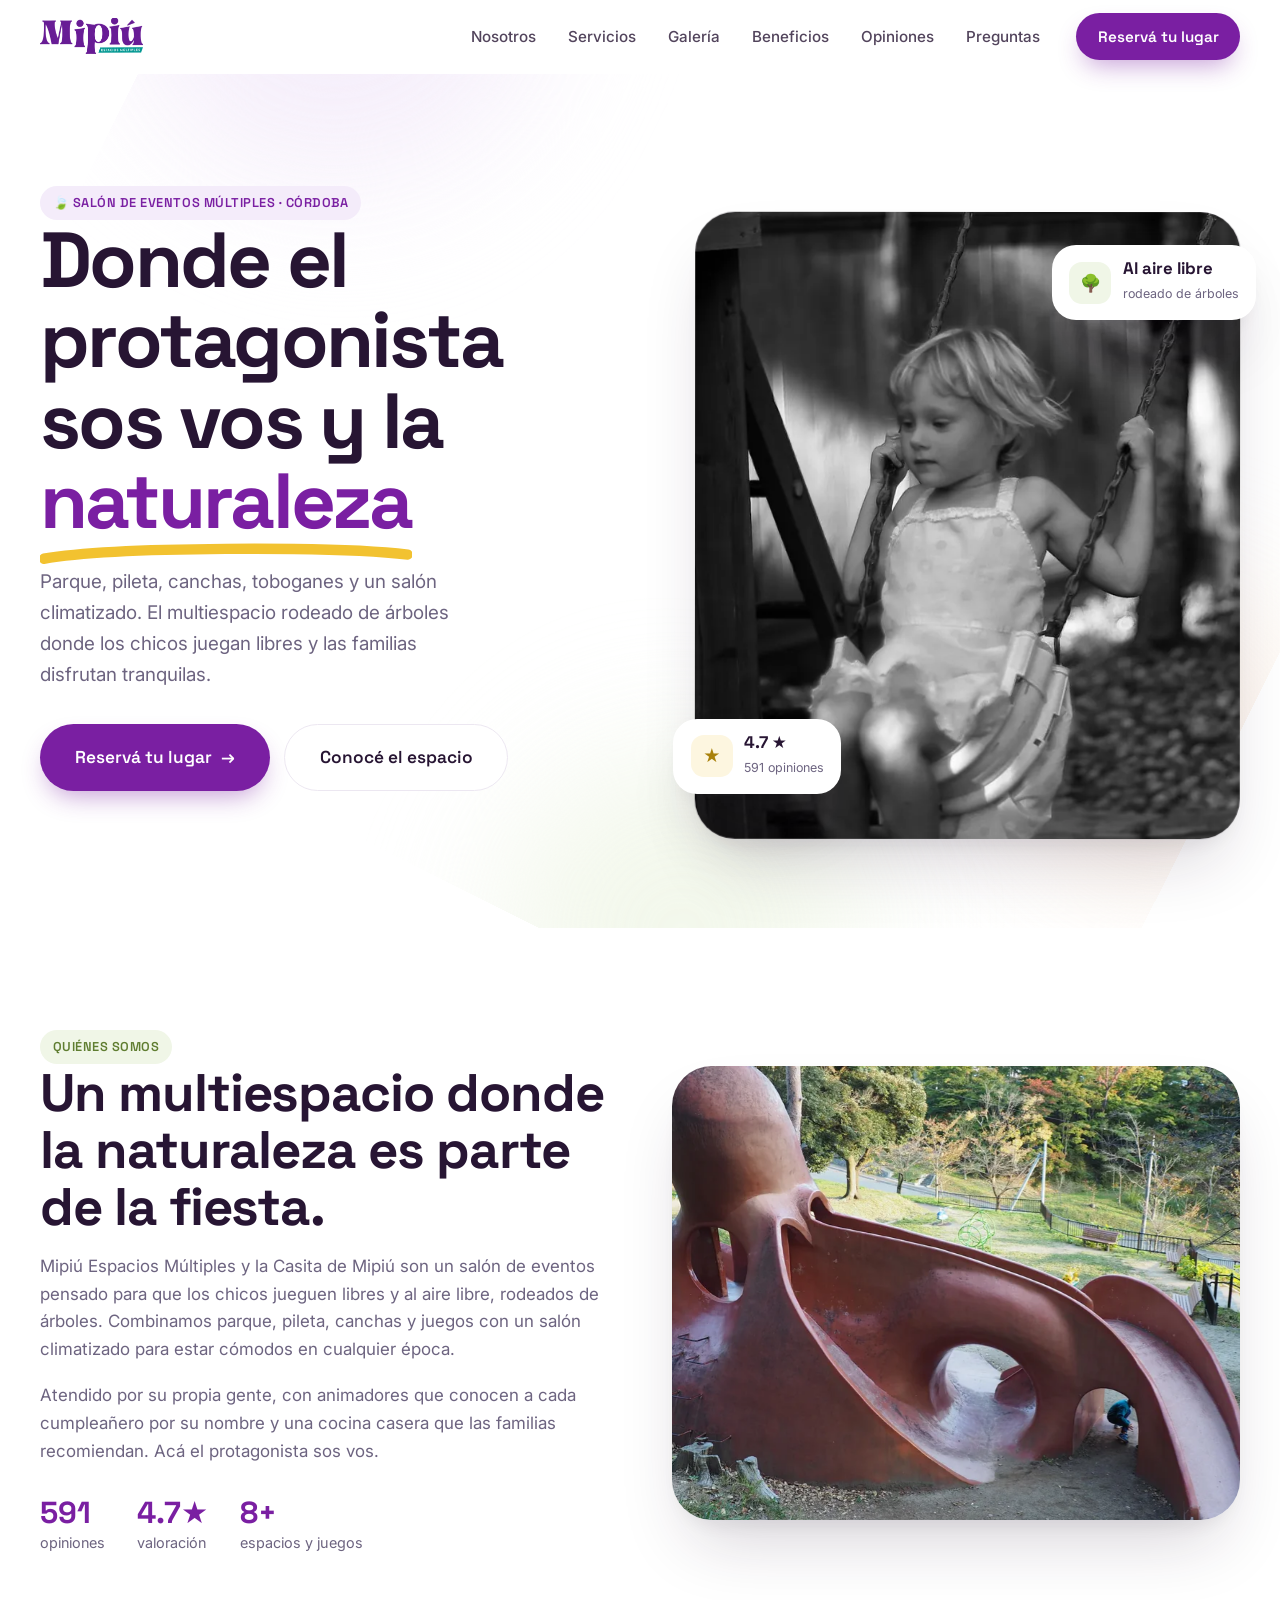
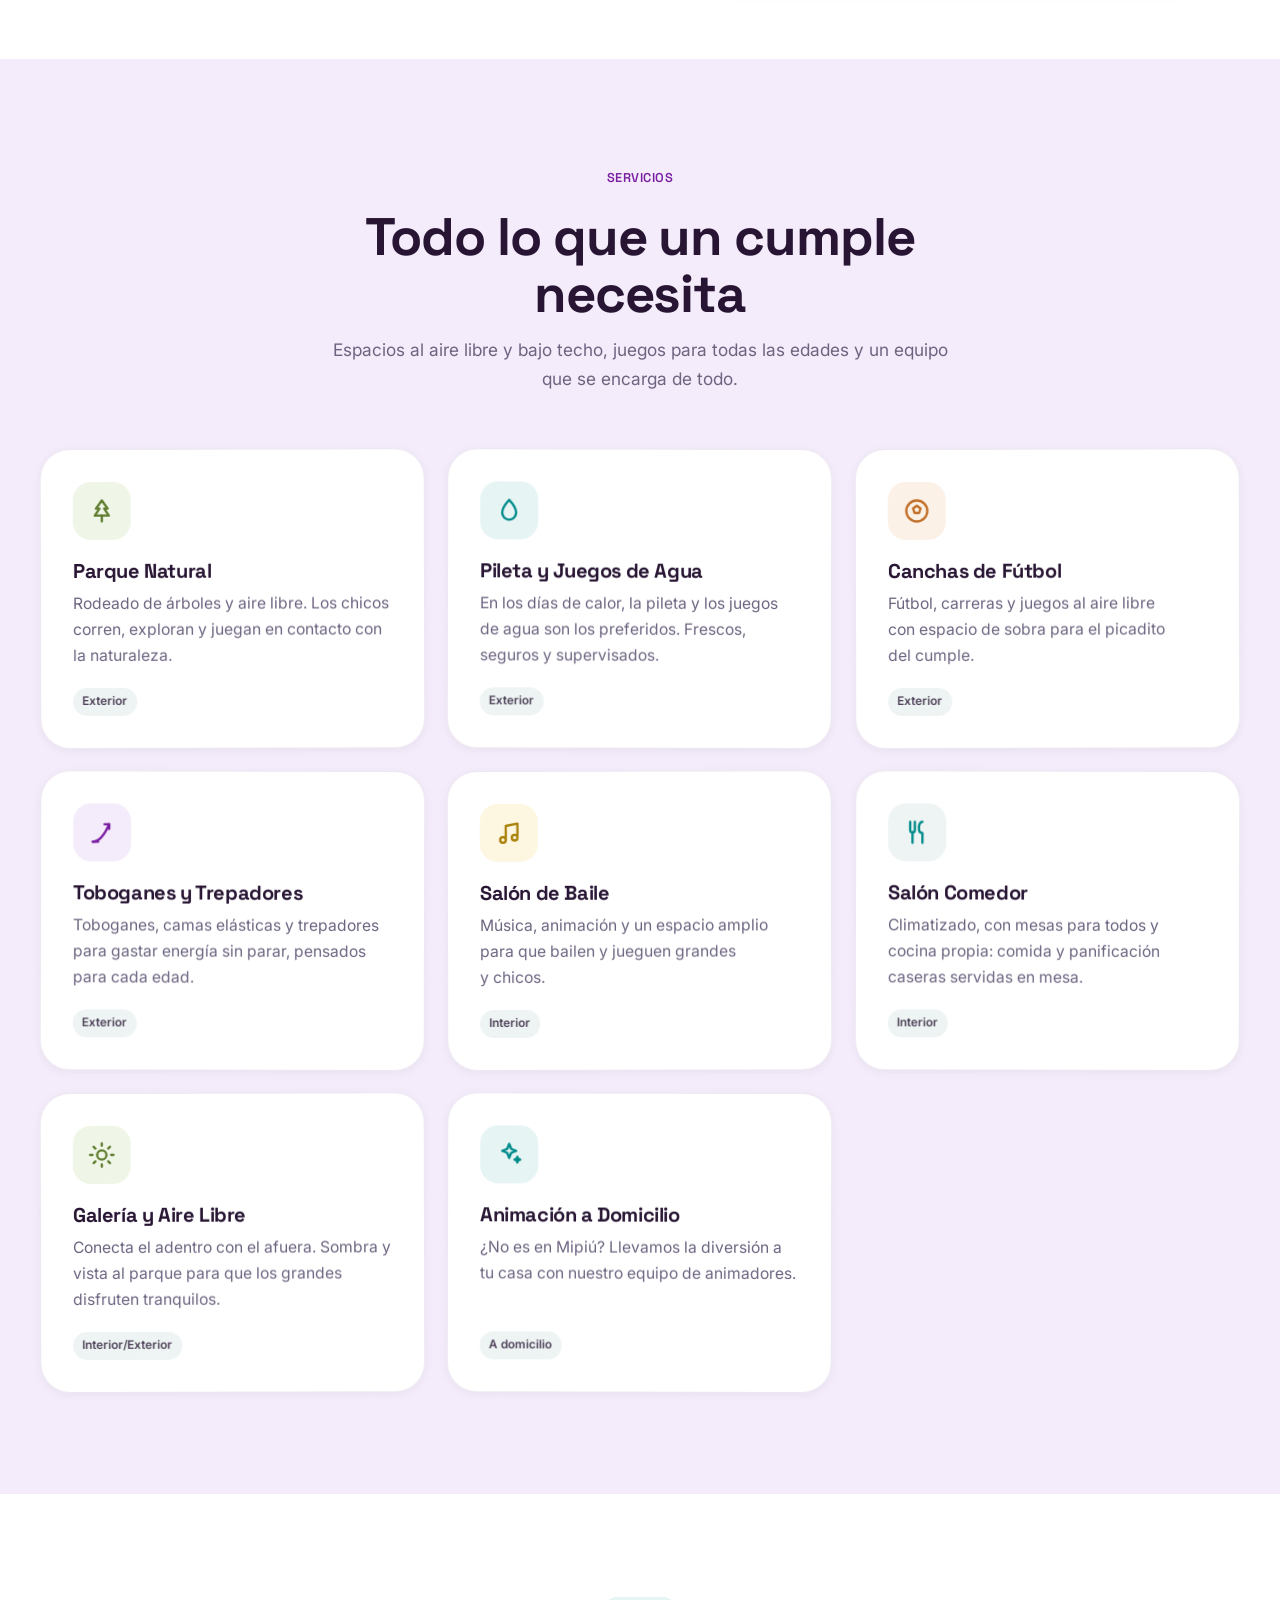
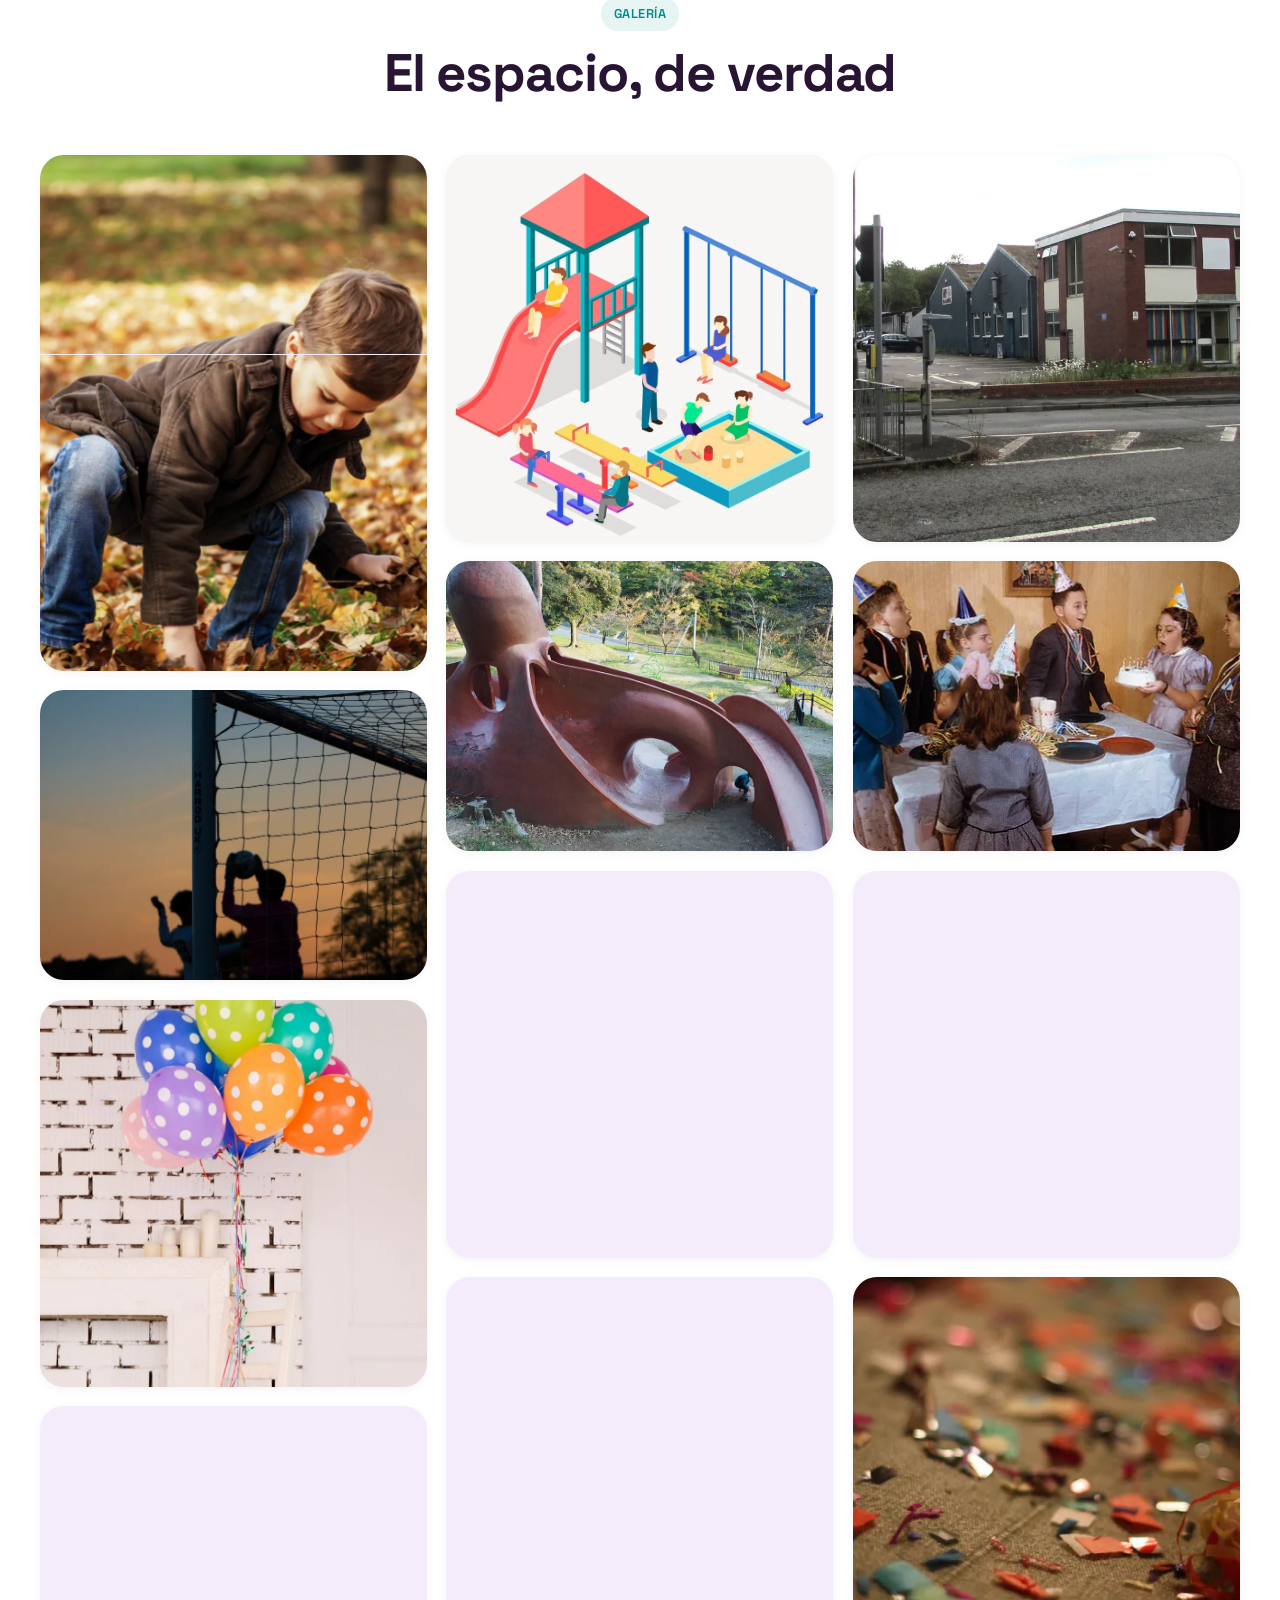
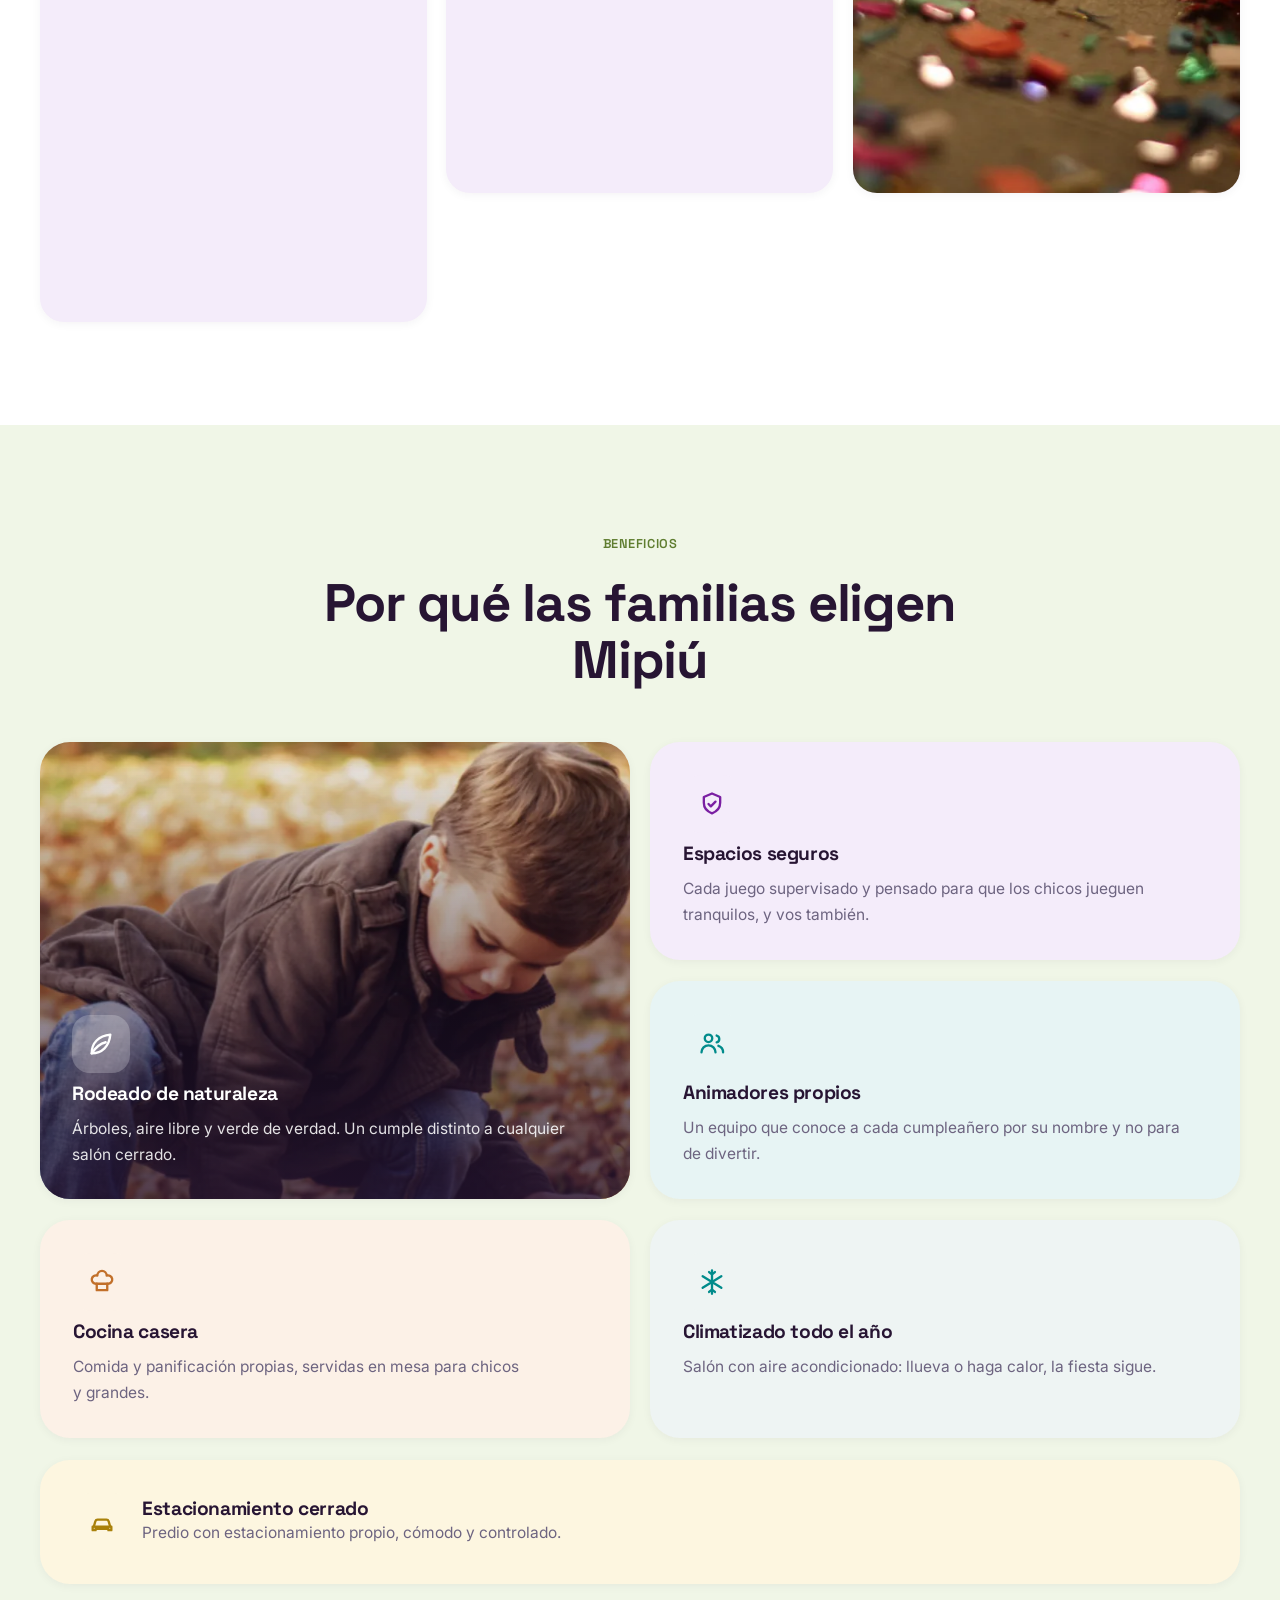
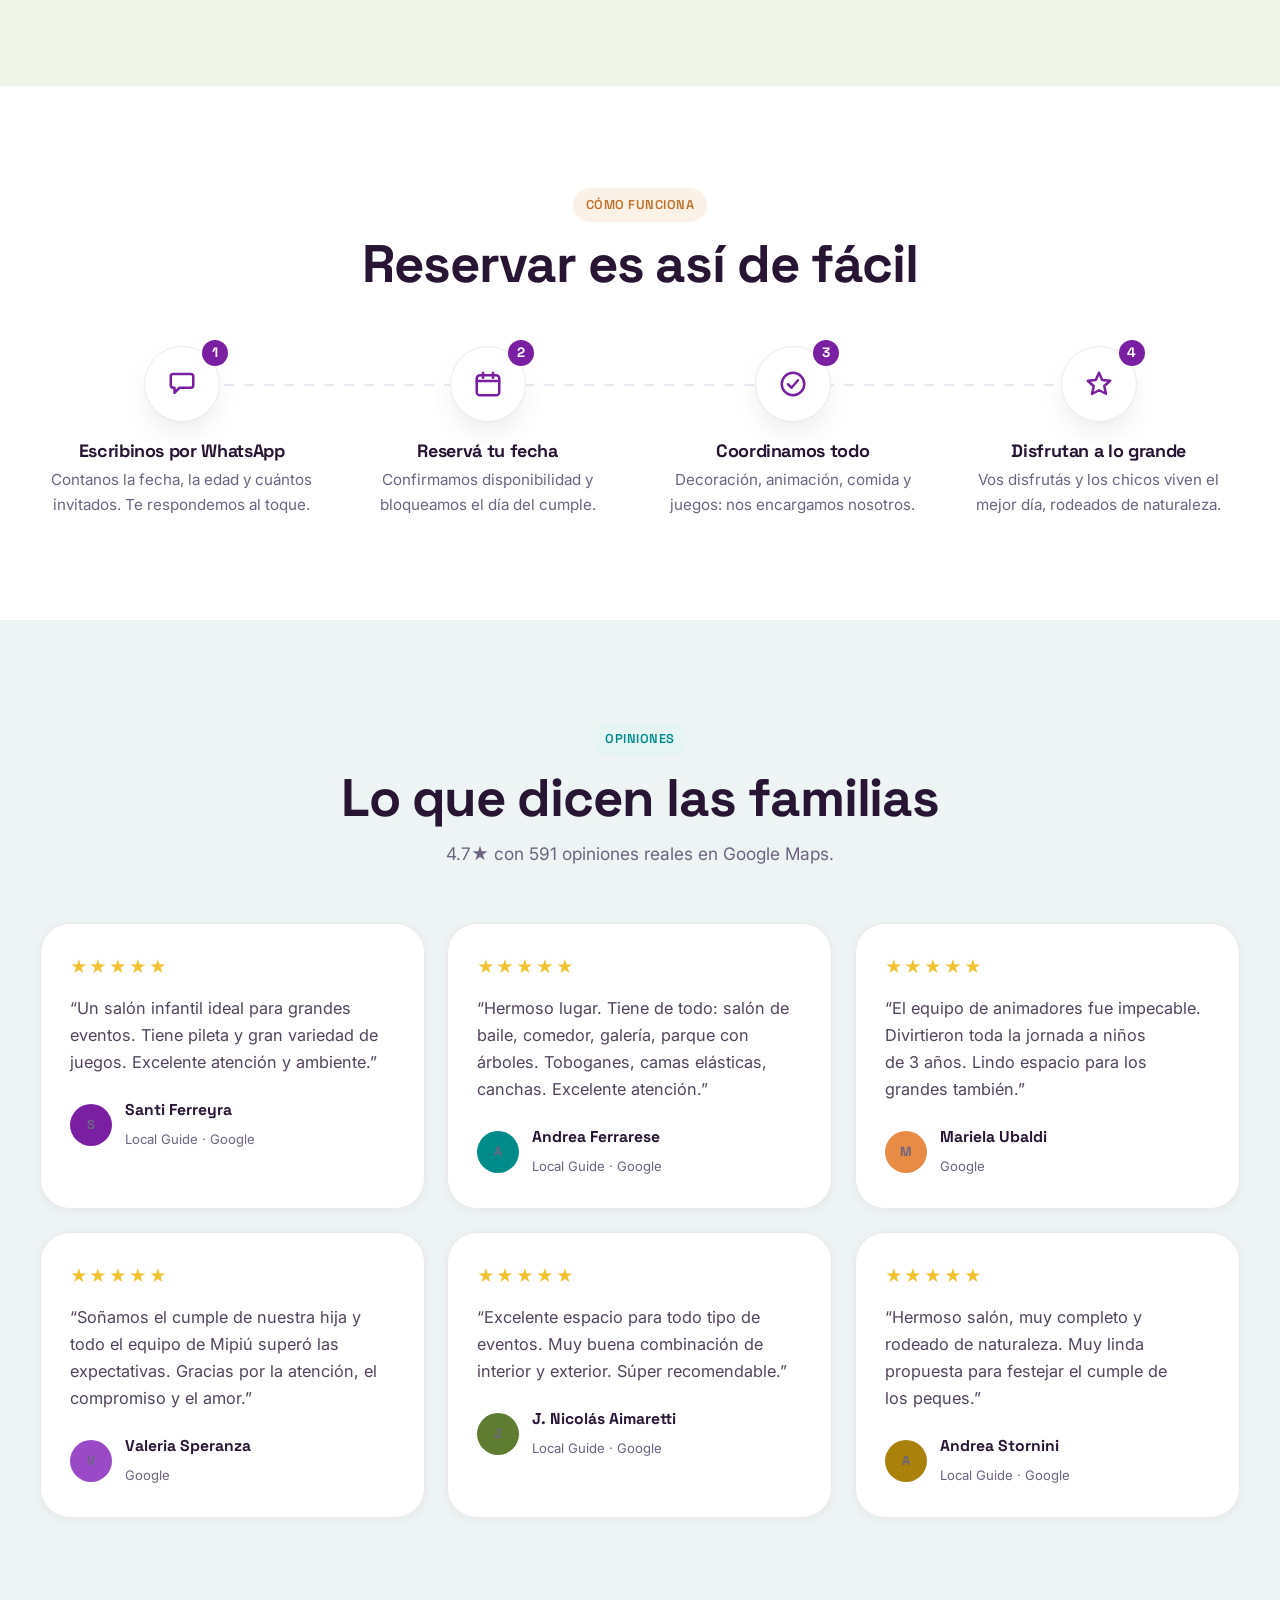
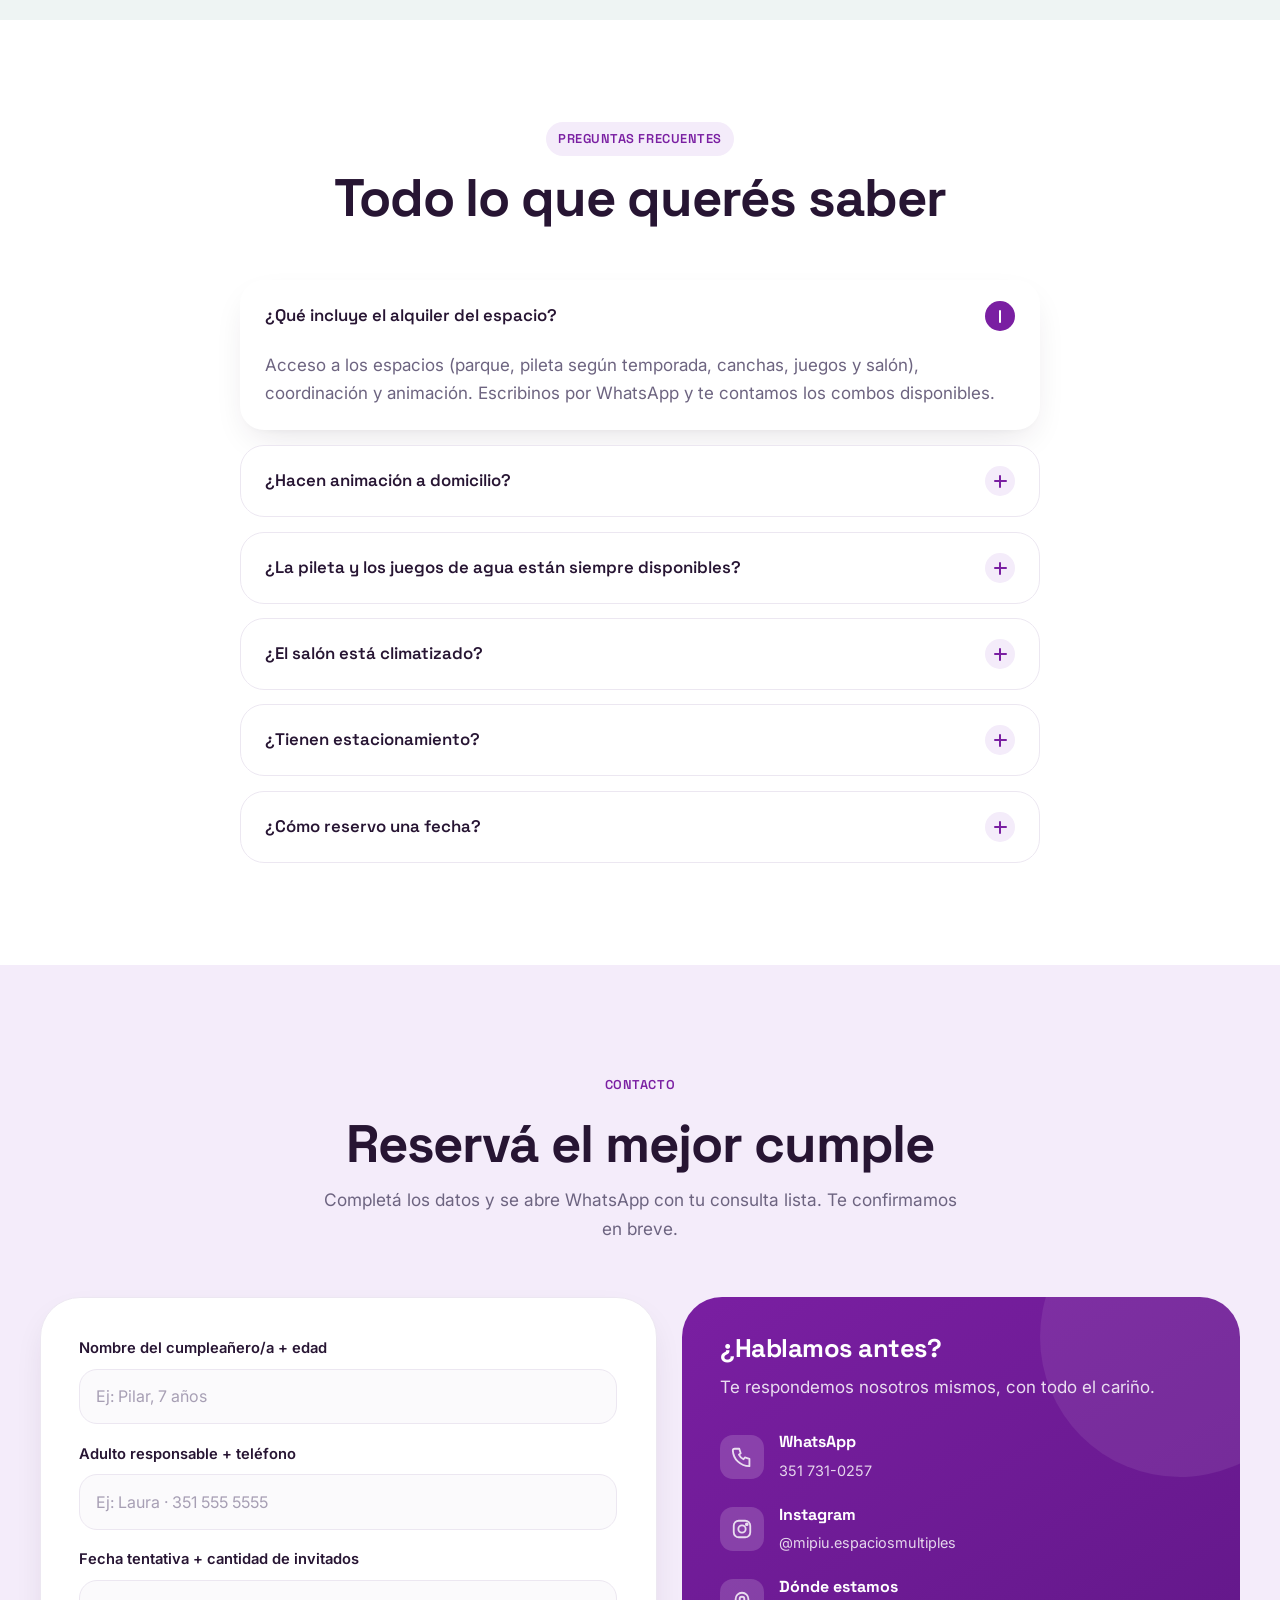
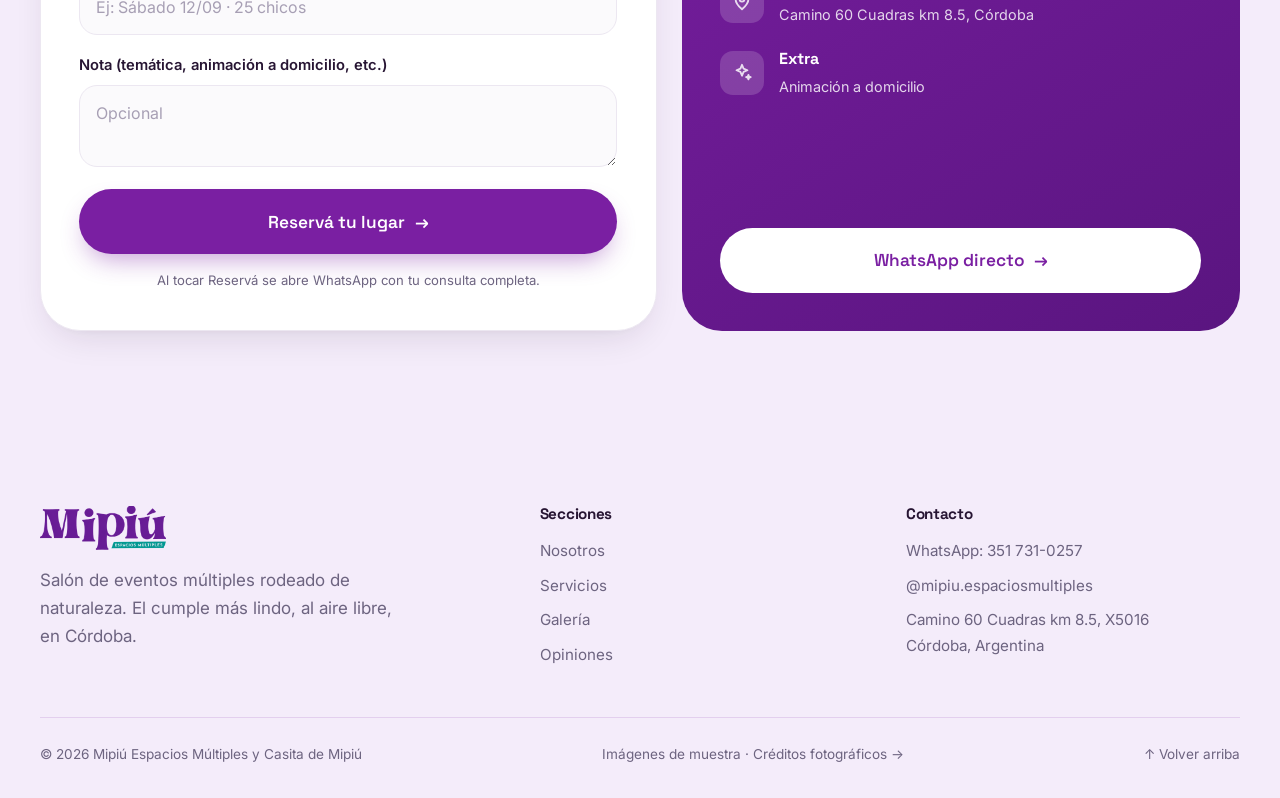
==== commit afb5117b: "effects" ====
--- a/index.html
+++ b/index.html
@@ -16,7 +16,7 @@
   <link rel="preconnect" href="https://fonts.gstatic.com" crossorigin />
   <link rel="stylesheet" href="https://fonts.googleapis.com/css2?family=Space+Grotesk:wght@400;500;600;700&family=Inter:wght@400;500;600&display=swap" />
   <link rel="preload" as="image" href="assets/img/hero-patio.webp" fetchpriority="high" />
-  <link rel="stylesheet" href="styles.css?v=20260626e" />
+  <link rel="stylesheet" href="styles.css?v=20260626f" />
 </head>
 <body>
   <a class="skip-link" href="#nosotros">Saltar al contenido</a>
@@ -291,7 +291,7 @@
   <!-- ===================== SCRIPTS ===================== -->
   <script defer src="lib/gsap.min.js"></script>
   <script defer src="lib/ScrollTrigger.min.js"></script>
-  <script defer src="lib/manifest.js?v=20260626e"></script>
-  <script defer src="main.js?v=20260626e"></script>
+  <script defer src="lib/manifest.js?v=20260626f"></script>
+  <script defer src="main.js?v=20260626f"></script>
 </body>
 </html>
--- a/styles.css
+++ b/styles.css
@@ -255,6 +255,8 @@
    8. SERVICIOS
    ============================================================= */
 .services-grid { display: grid; grid-template-columns: repeat(3, 1fr); gap: 1.4rem; }
+.service-cell { height: 100%; }
+.service-card { display: flex; flex-direction: column; height: 100%; }
 .card {
   background: var(--surface); border: 1px solid var(--line); border-radius: var(--r-lg);
   padding: clamp(1.5rem, 2.5vw, 2rem); box-shadow: var(--shadow-sm);
@@ -267,9 +269,10 @@
 .service-card h3 { font-size: 1.25rem; }
 .service-card p { color: var(--muted); margin-top: .55rem; font-size: .98rem; }
 .service-tag {
-  display: inline-block; margin-top: 1rem; font-size: .74rem; font-weight: 600;
+  display: inline-block; margin-top: auto; align-self: flex-start; font-size: .74rem; font-weight: 600;
   color: var(--ink-80); background: var(--tint-celeste); padding: .35em .8em; border-radius: var(--pill);
 }
+.service-card p { margin-bottom: 1.2rem; }
 
 /* =============================================================
    9. GALERÍA (masonry)
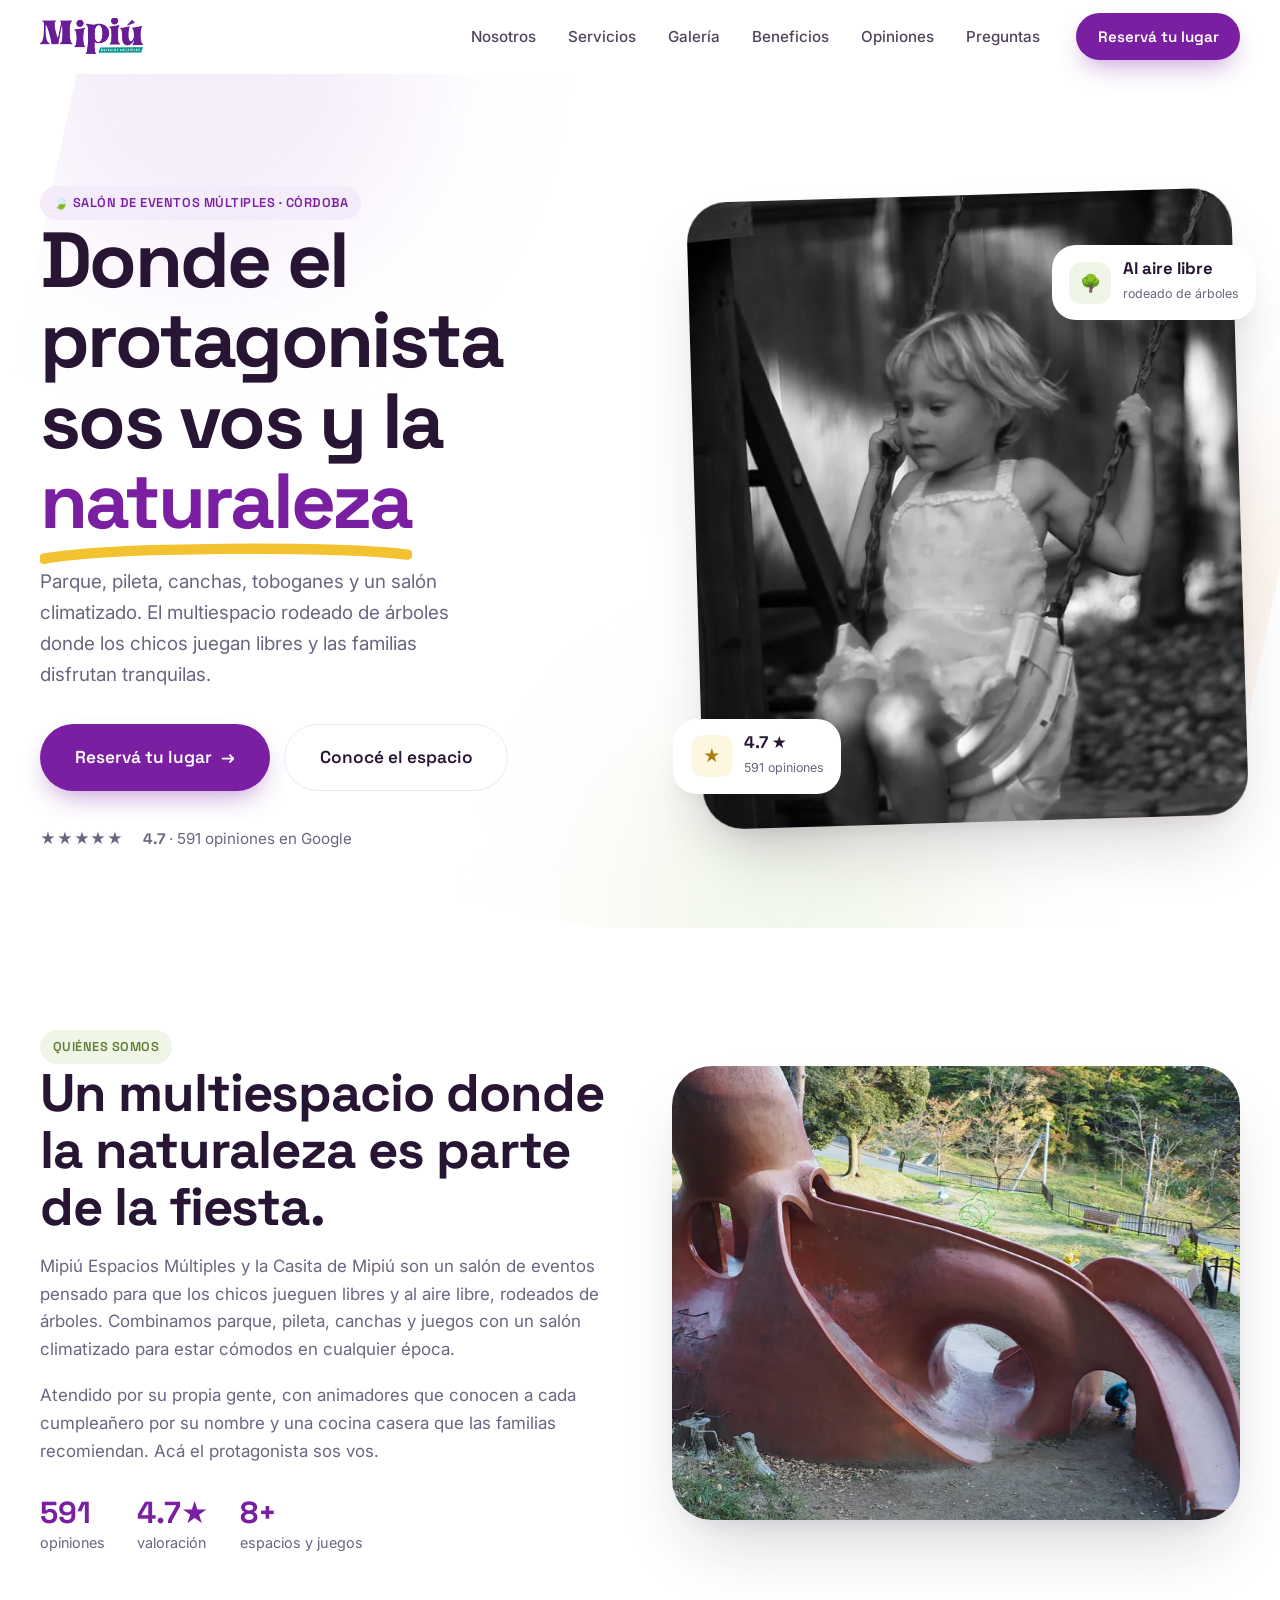
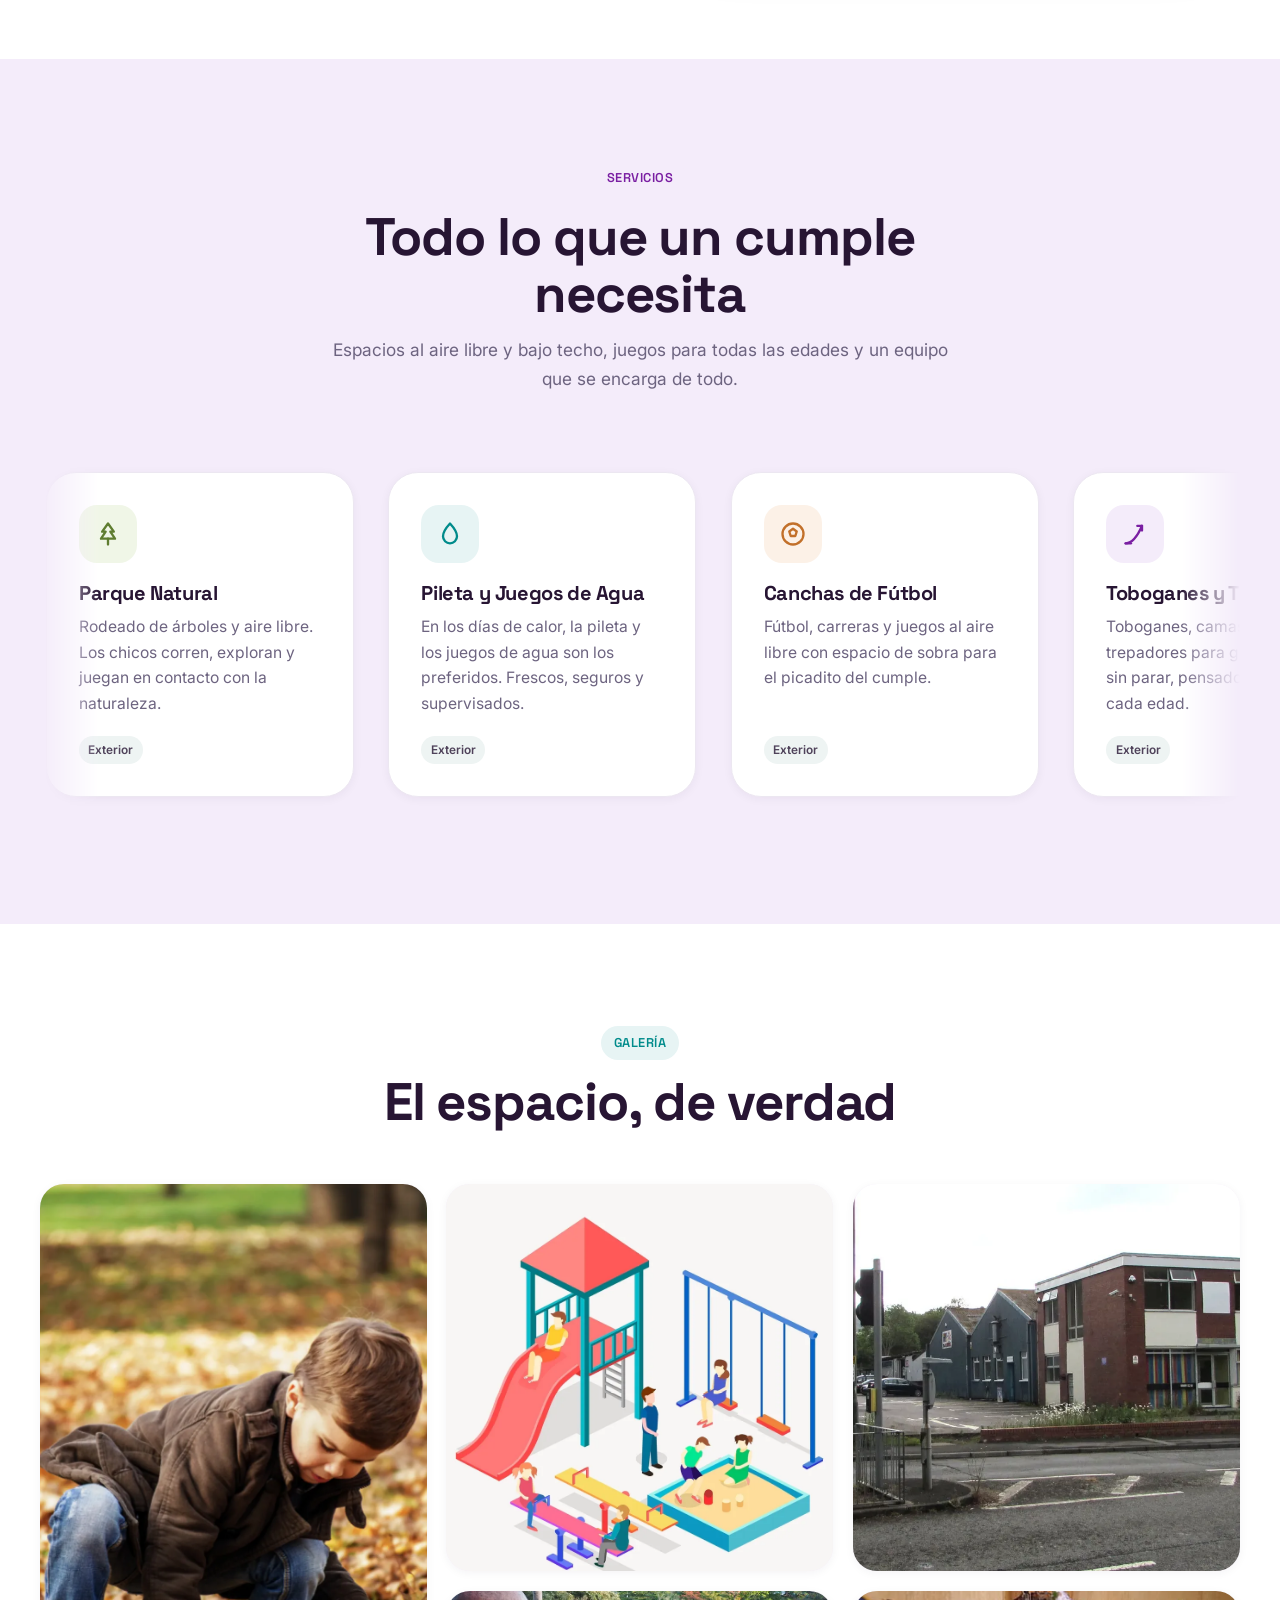
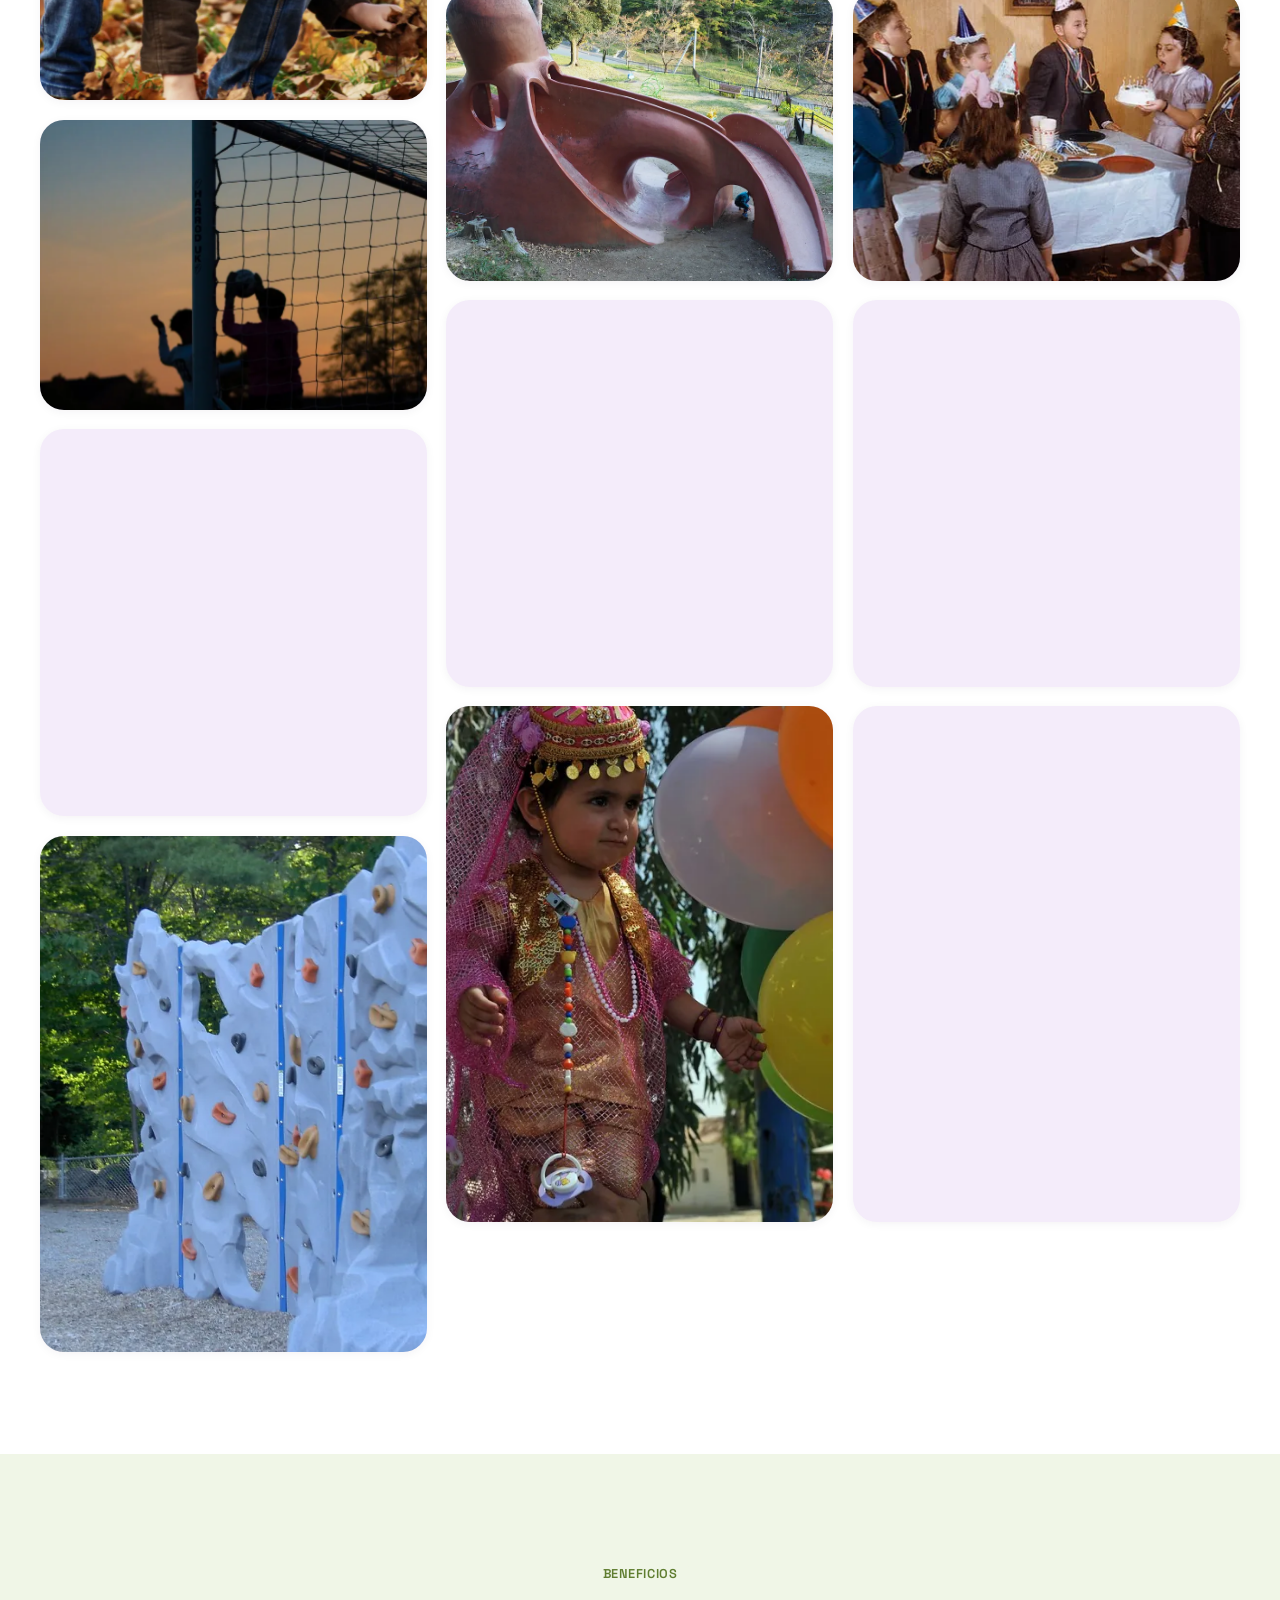
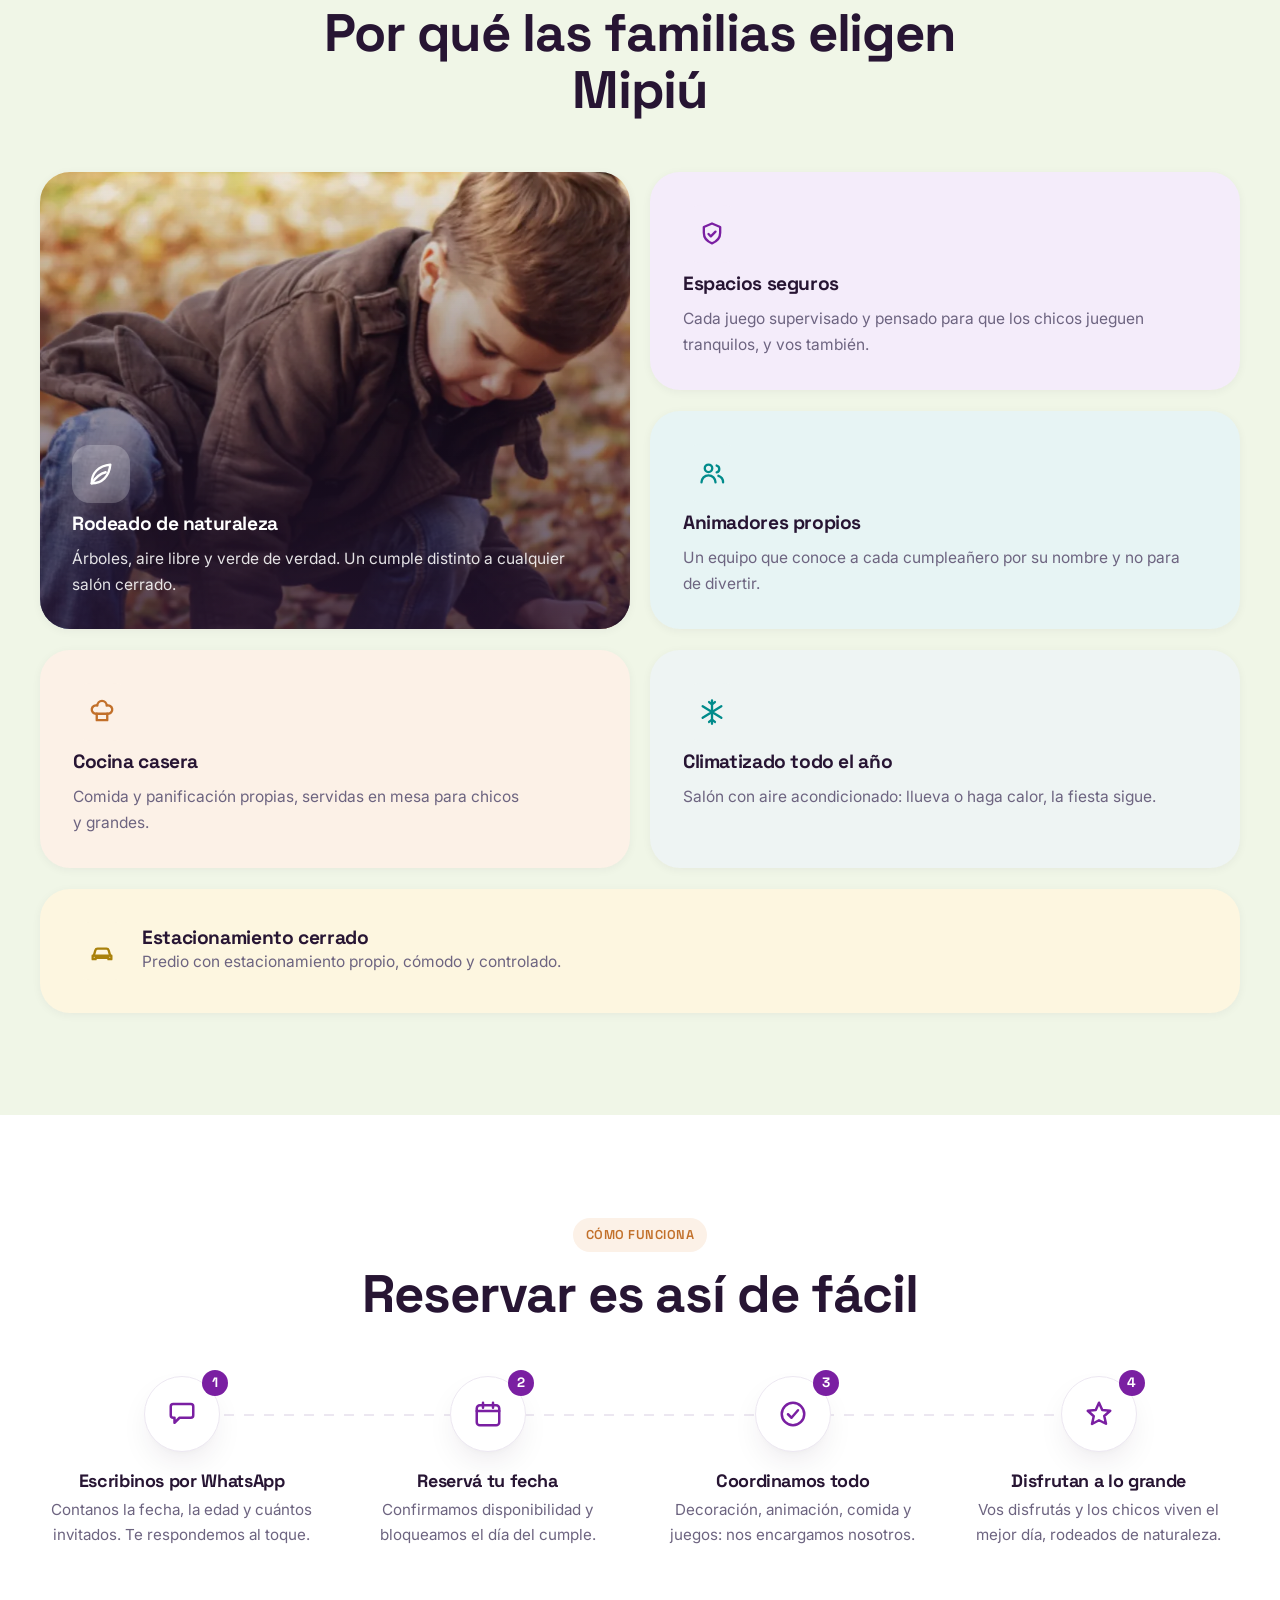
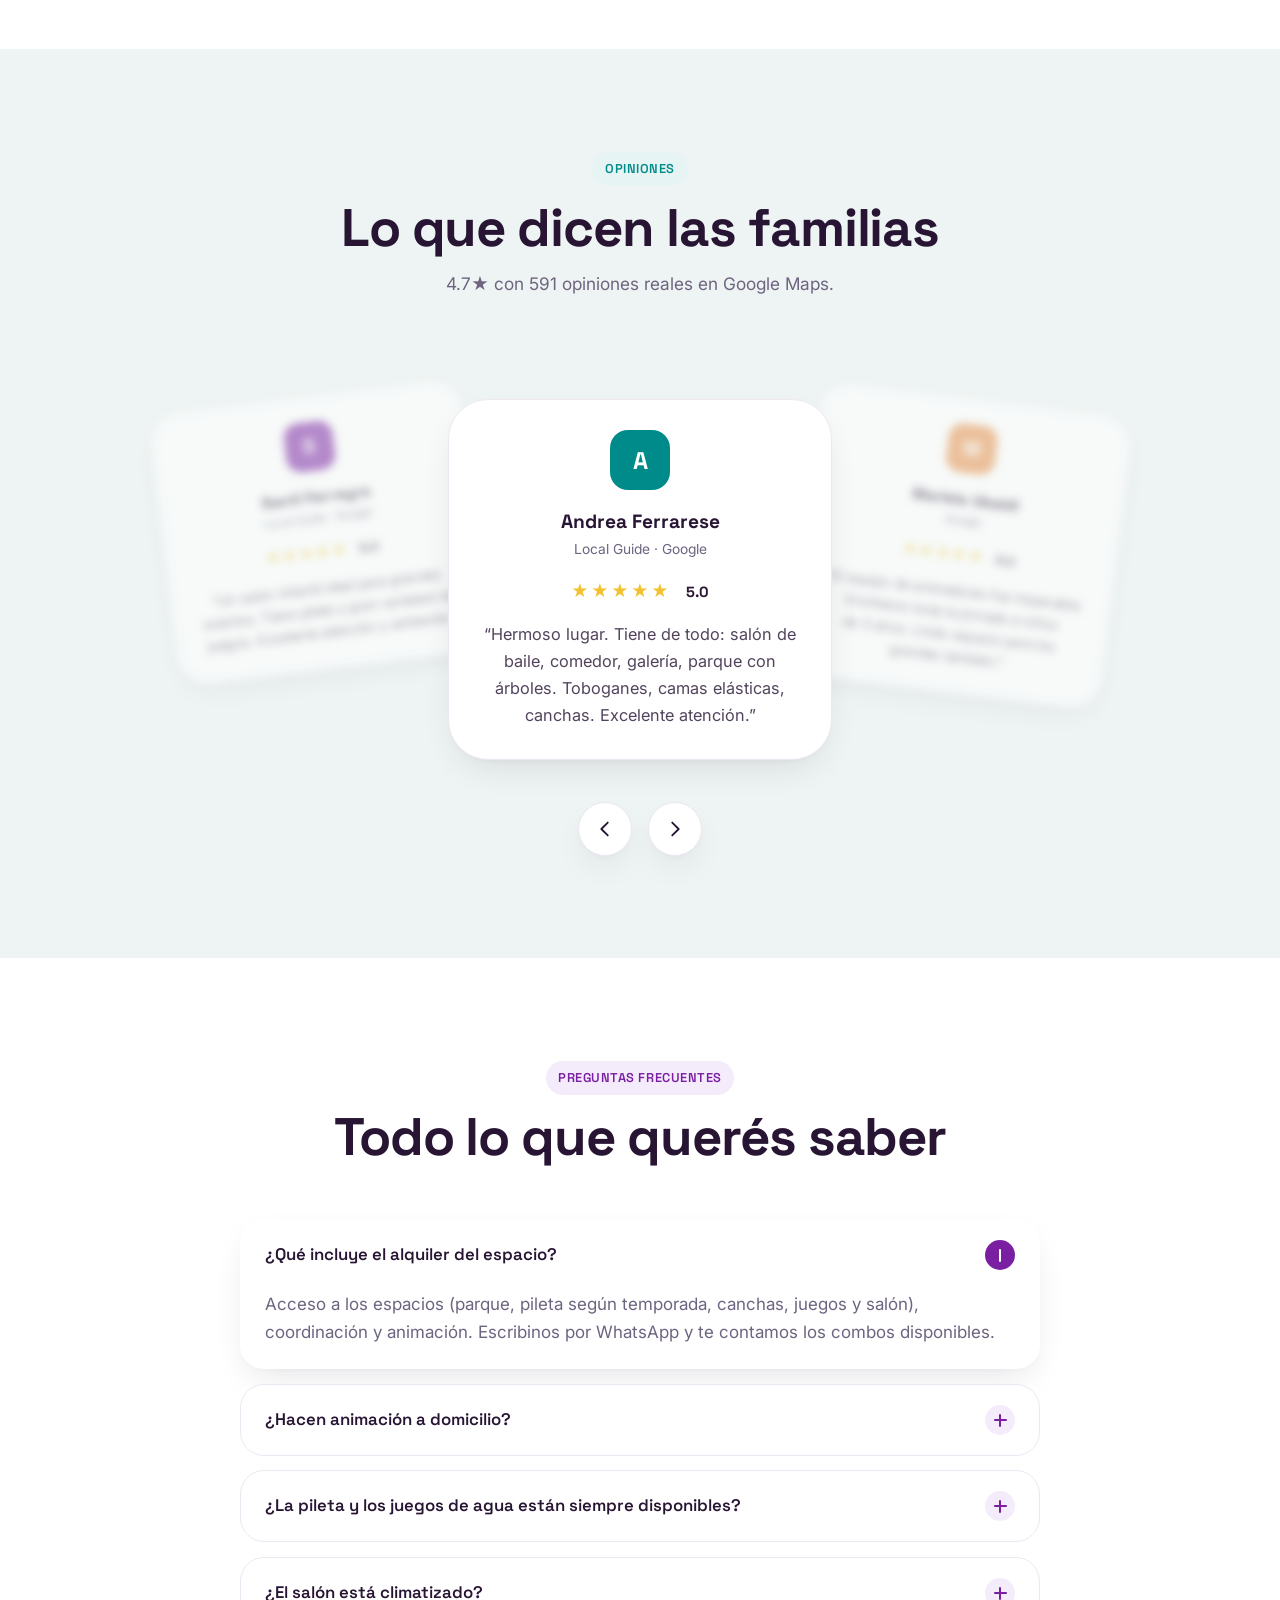
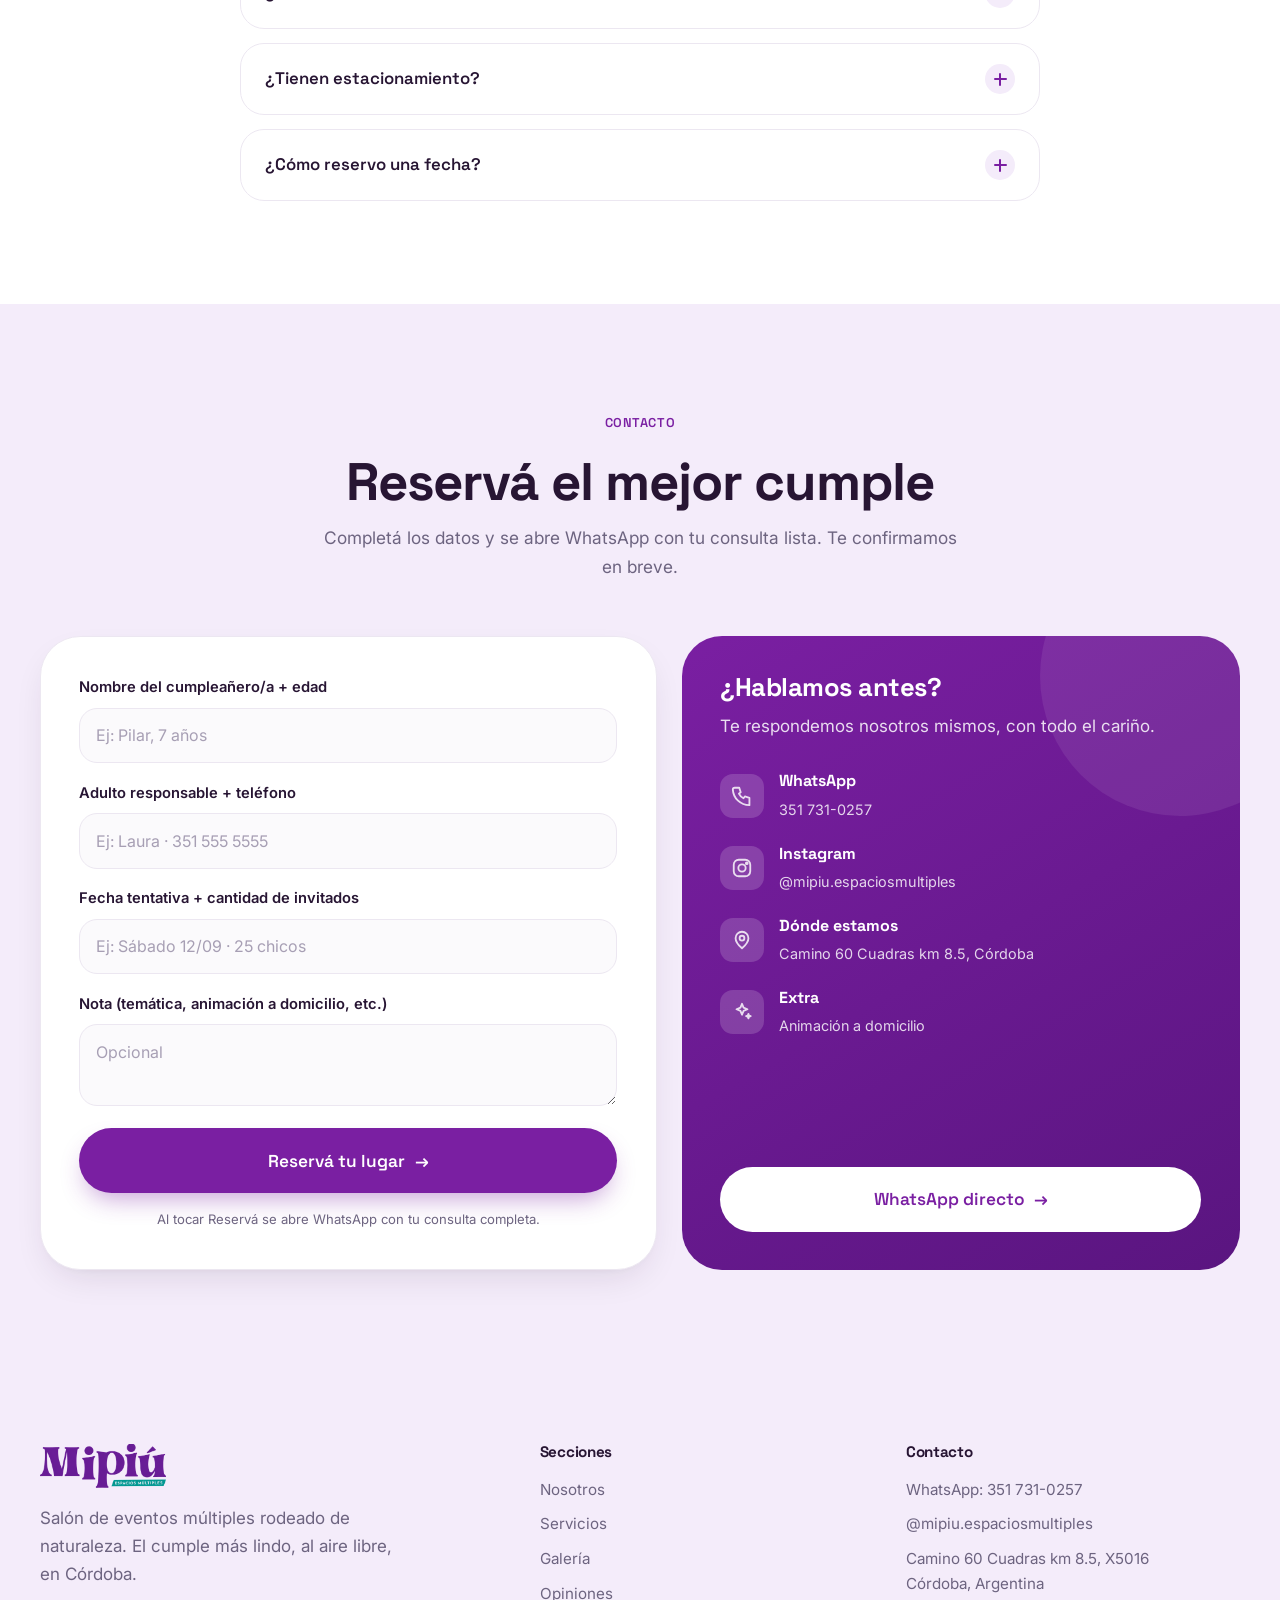
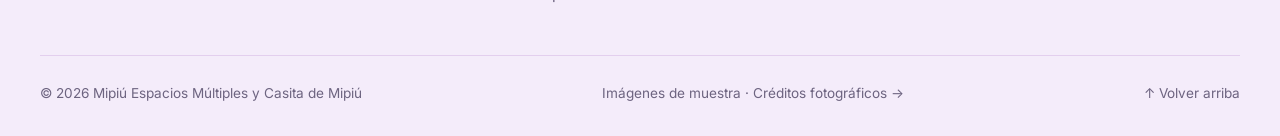
==== commit 86fac7d5: "cards" ====
--- a/index.html
+++ b/index.html
@@ -16,7 +16,7 @@
   <link rel="preconnect" href="https://fonts.gstatic.com" crossorigin />
   <link rel="stylesheet" href="https://fonts.googleapis.com/css2?family=Space+Grotesk:wght@400;500;600;700&family=Inter:wght@400;500;600&display=swap" />
   <link rel="preload" as="image" href="assets/img/hero-patio.webp" fetchpriority="high" />
-  <link rel="stylesheet" href="styles.css?v=20260626f" />
+  <link rel="stylesheet" href="styles.css?v=20260626h" />
 </head>
 <body>
   <a class="skip-link" href="#nosotros">Saltar al contenido</a>
@@ -291,7 +291,7 @@
   <!-- ===================== SCRIPTS ===================== -->
   <script defer src="lib/gsap.min.js"></script>
   <script defer src="lib/ScrollTrigger.min.js"></script>
-  <script defer src="lib/manifest.js?v=20260626f"></script>
-  <script defer src="main.js?v=20260626f"></script>
+  <script defer src="lib/manifest.js?v=20260626h"></script>
+  <script defer src="main.js?v=20260626h"></script>
 </body>
 </html>
--- a/styles.css
+++ b/styles.css
@@ -273,6 +273,19 @@
   color: var(--ink-80); background: var(--tint-celeste); padding: .35em .8em; border-radius: var(--pill);
 }
 .service-card p { margin-bottom: 1.2rem; }
+
+/* Servicios: marquee infinito (carrusel auto-scroll) */
+.svc-marquee {
+  overflow: hidden; position: relative; padding-block: 18px;
+  -webkit-mask-image: linear-gradient(90deg, transparent, #000 5%, #000 95%, transparent);
+          mask-image: linear-gradient(90deg, transparent, #000 5%, #000 95%, transparent);
+}
+.svc-track { display: flex; width: max-content; animation: marqueeX 46s linear infinite; }
+.svc-track:hover { animation-play-state: paused; }
+.svc-set { display: contents; }
+.svc-card-w { width: 320px; flex: none; margin-right: 1.4rem; padding: 6px; }
+.svc-card-w .service-card { height: 100%; }
+@keyframes marqueeX { from { transform: translateX(0); } to { transform: translateX(-50%); } }
 
 /* =============================================================
    9. GALERÍA (masonry)
@@ -342,14 +355,46 @@
 /* =============================================================
    12. OPINIONES
    ============================================================= */
+/* Tarjeta de opinión (centrada, estilo "focus card") */
+.op-card { background: #fff; border: 1px solid var(--line); border-radius: var(--r-xl); padding: clamp(1.6rem, 2.4vw, 2.4rem); box-shadow: var(--shadow); text-align: center; }
+.op-avatar { width: 60px; height: 60px; border-radius: 18px; margin: 0 auto 1rem; display: grid; place-items: center; font-family: var(--display); font-weight: 700; font-size: 1.5rem; color: #fff; }
+.op-name { font-family: var(--display); font-weight: 700; font-size: 1.2rem; display: block; }
+.op-role { color: var(--muted); font-size: .86rem; display: block; margin-bottom: 1rem; }
+.op-stars { color: var(--amarillo); letter-spacing: .12em; margin-bottom: 1rem; }
+.op-stars b { color: var(--ink); font-family: var(--display); font-size: .92rem; letter-spacing: 0; margin-left: .5em; }
+.op-quote { color: var(--ink-80); font-size: 1.02rem; line-height: 1.65; max-width: 42ch; margin-inline: auto; }
+
+/* Fallback sin JS */
 .op-grid { display: grid; grid-template-columns: repeat(3, 1fr); gap: 1.4rem; }
-.op-card { background: #fff; border: 1px solid var(--line); border-radius: var(--r-lg); padding: 1.8rem; box-shadow: var(--shadow-sm); display: flex; flex-direction: column; }
-.op-stars { color: var(--amarillo); letter-spacing: .1em; margin-bottom: .9rem; }
-.op-card p { font-size: 1.02rem; color: var(--ink-80); }
-.op-foot { display: flex; align-items: center; gap: .8rem; margin-top: 1.4rem; }
-.op-avatar { width: 42px; height: 42px; border-radius: 50%; flex: none; display: grid; place-items: center; font-family: var(--display); font-weight: 700; color: #fff; }
-.op-foot b { font-family: var(--display); font-size: .98rem; display: block; }
-.op-foot span { color: var(--muted); font-size: .82rem; }
+
+/* Carrusel de foco (coverflow): central nítida + 2 laterales borrosas y más arriba */
+.op-carousel { position: relative; padding-top: 26px; }
+.op-stage { position: relative; height: 460px; transition: height .5s var(--ease); }
+.op-carousel .op-card {
+  position: absolute; top: 0; left: 50%; width: min(384px, 86vw);
+  transform: translateX(-50%) scale(.78); opacity: 0; filter: blur(7px);
+  pointer-events: none; z-index: 1;
+  transition: transform .65s var(--ease), opacity .65s var(--ease), filter .65s var(--ease);
+}
+.op-carousel .op-card.is-active { transform: translateX(-50%) translateY(20px) scale(1); opacity: 1; filter: blur(0); z-index: 3; pointer-events: auto; }
+.op-carousel .op-card.is-prev { transform: translateX(calc(-50% - 320px)) translateY(-14px) scale(.82) rotate(-7deg); opacity: .5; filter: blur(5px); z-index: 2; }
+.op-carousel .op-card.is-next { transform: translateX(calc(-50% + 320px)) translateY(-14px) scale(.82) rotate(7deg); opacity: .5; filter: blur(5px); z-index: 2; }
+.op-nav { display: flex; justify-content: center; gap: 1rem; margin-top: 1.4rem; }
+.op-btn {
+  width: 54px; height: 54px; border-radius: 50%; background: #fff; border: 1px solid var(--line);
+  box-shadow: var(--shadow); display: grid; place-items: center; color: var(--ink);
+  transition: transform .25s var(--spring), box-shadow .25s, background .25s, color .25s, border-color .25s;
+}
+.op-btn:hover { transform: translateY(-3px); background: var(--morado); color: #fff; border-color: var(--morado); box-shadow: var(--shadow-btn); }
+.op-btn svg { width: 22px; height: 22px; }
+@media (max-width: 1040px) {
+  .op-carousel .op-card.is-prev { transform: translateX(calc(-50% - 250px)) translateY(-14px) scale(.8) rotate(-7deg); }
+  .op-carousel .op-card.is-next { transform: translateX(calc(-50% + 250px)) translateY(-14px) scale(.8) rotate(7deg); }
+}
+@media (max-width: 760px) {
+  .op-carousel .op-card.is-prev, .op-carousel .op-card.is-next { opacity: 0; }
+  .op-grid { grid-template-columns: 1fr; }
+}
 
 /* =============================================================
    13. FAQ
@@ -433,19 +478,19 @@
    17. REVEAL — animaciones al scroll (defensivo: visible sin JS)
    ============================================================= */
 html.js-reveal [data-reveal] {
-  opacity: 0; transform: translateY(32px);
-  transition: opacity .7s var(--ease), transform .8s var(--ease);
-  will-change: opacity, transform;
+  opacity: 0; transform: translateY(30px); filter: blur(10px);
+  transition: opacity .85s var(--ease), transform .9s var(--ease), filter .9s var(--ease);
+  will-change: opacity, transform, filter;
 }
 html.js-reveal [data-reveal="scale"] { transform: scale(.93); }
 html.js-reveal [data-reveal="left"] { transform: translateX(-36px); }
 html.js-reveal [data-reveal="right"] { transform: translateX(36px); }
 html.js-reveal [data-reveal="rise"] { transform: translateY(48px) rotate(-2.6deg) scale(.96); }
 html.js-reveal [data-reveal="rise-r"] { transform: translateY(48px) rotate(2.6deg) scale(.96); }
-html.js-reveal [data-reveal].in { opacity: 1; transform: none; }
-/* variante solo-opacidad: para elementos cuyo transform controla GSAP (parallax/giro al scroll) */
-html.js-reveal [data-reveal="fade"] { transform: none; transition: opacity .7s var(--ease); }
-html.js-reveal [data-reveal="fade"].in { opacity: 1; transform: none; }
+html.js-reveal [data-reveal].in { opacity: 1; transform: none; filter: blur(0); }
+/* variante solo-opacidad+desenfoque: para elementos cuyo transform controla GSAP */
+html.js-reveal [data-reveal="fade"] { transform: none; filter: blur(10px); transition: opacity .8s var(--ease), filter .8s var(--ease); }
+html.js-reveal [data-reveal="fade"].in { opacity: 1; transform: none; filter: blur(0); }
 /* objetivos de parallax/rotación al scroll */
 .hero-photo, .about-photo img, .bento-cell.lg img, .masonry .ph img { will-change: transform; }
 [data-d="1"] { transition-delay: .06s; }
